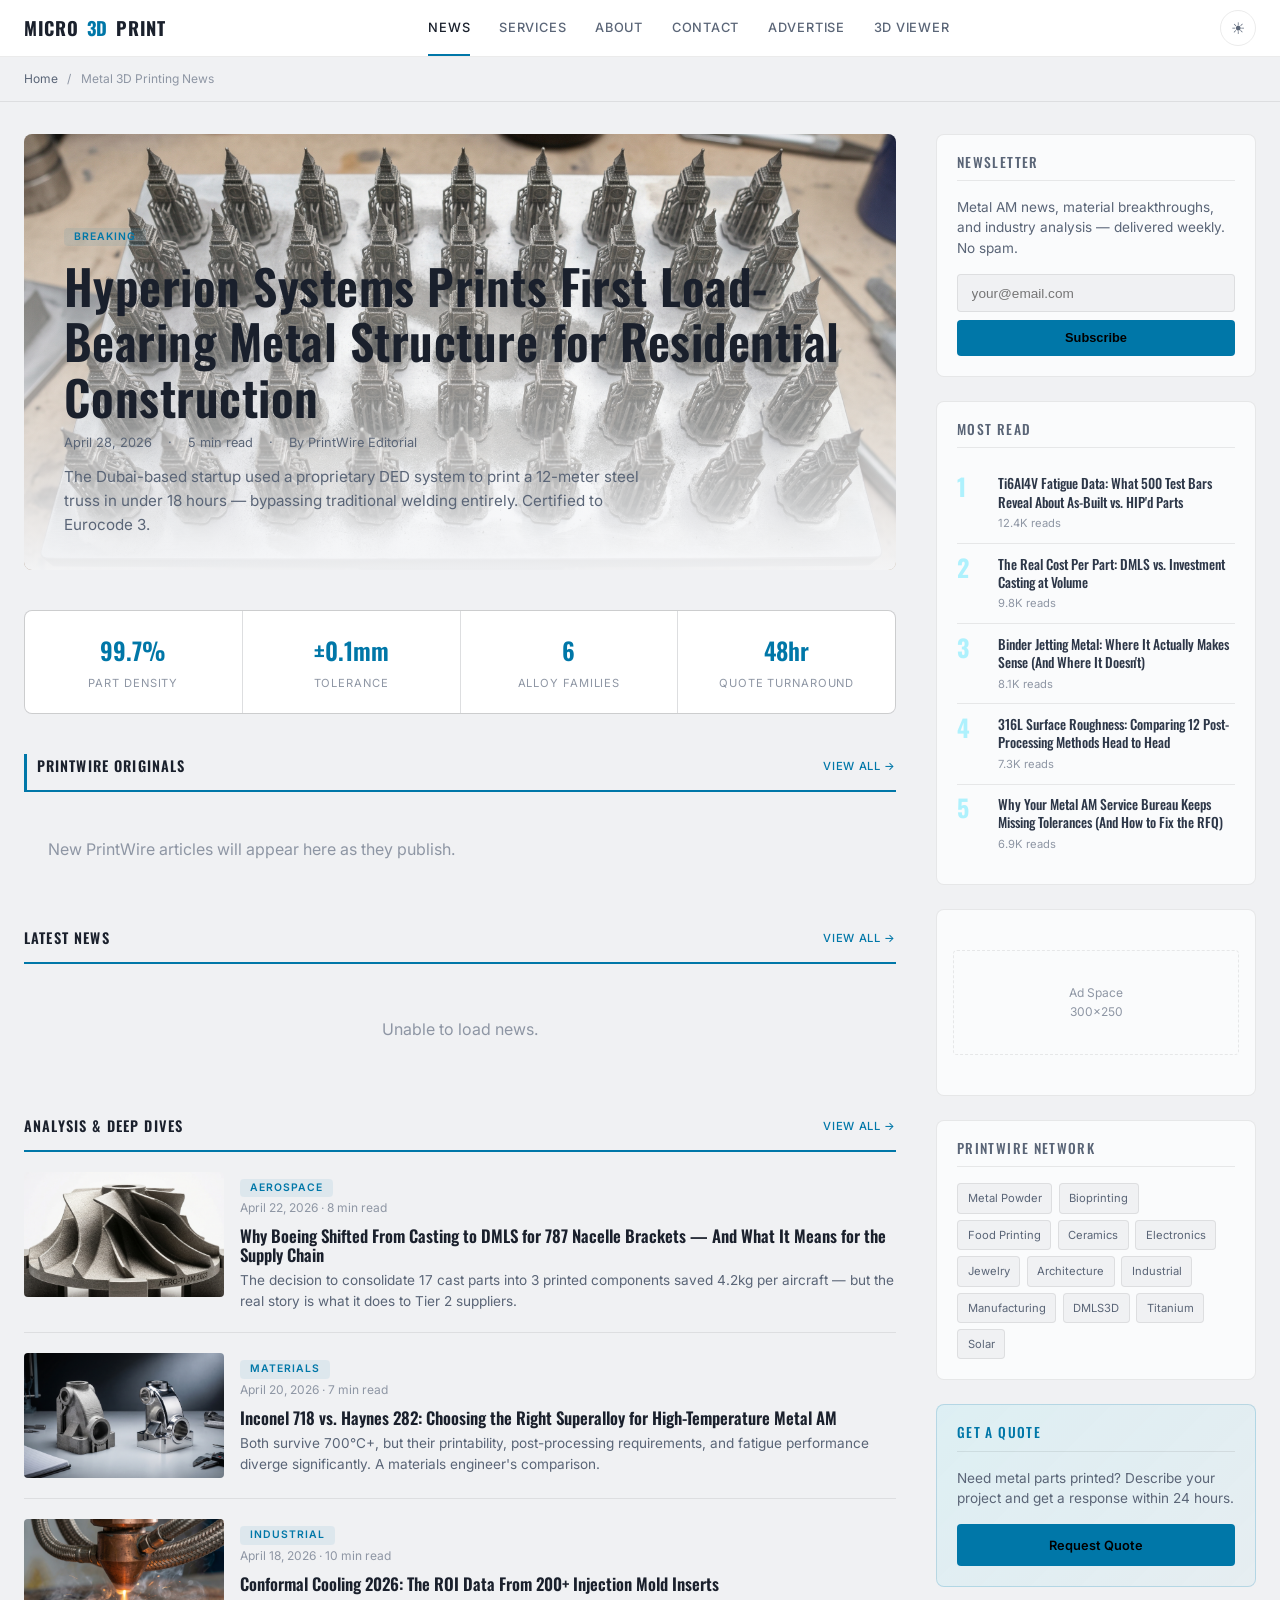
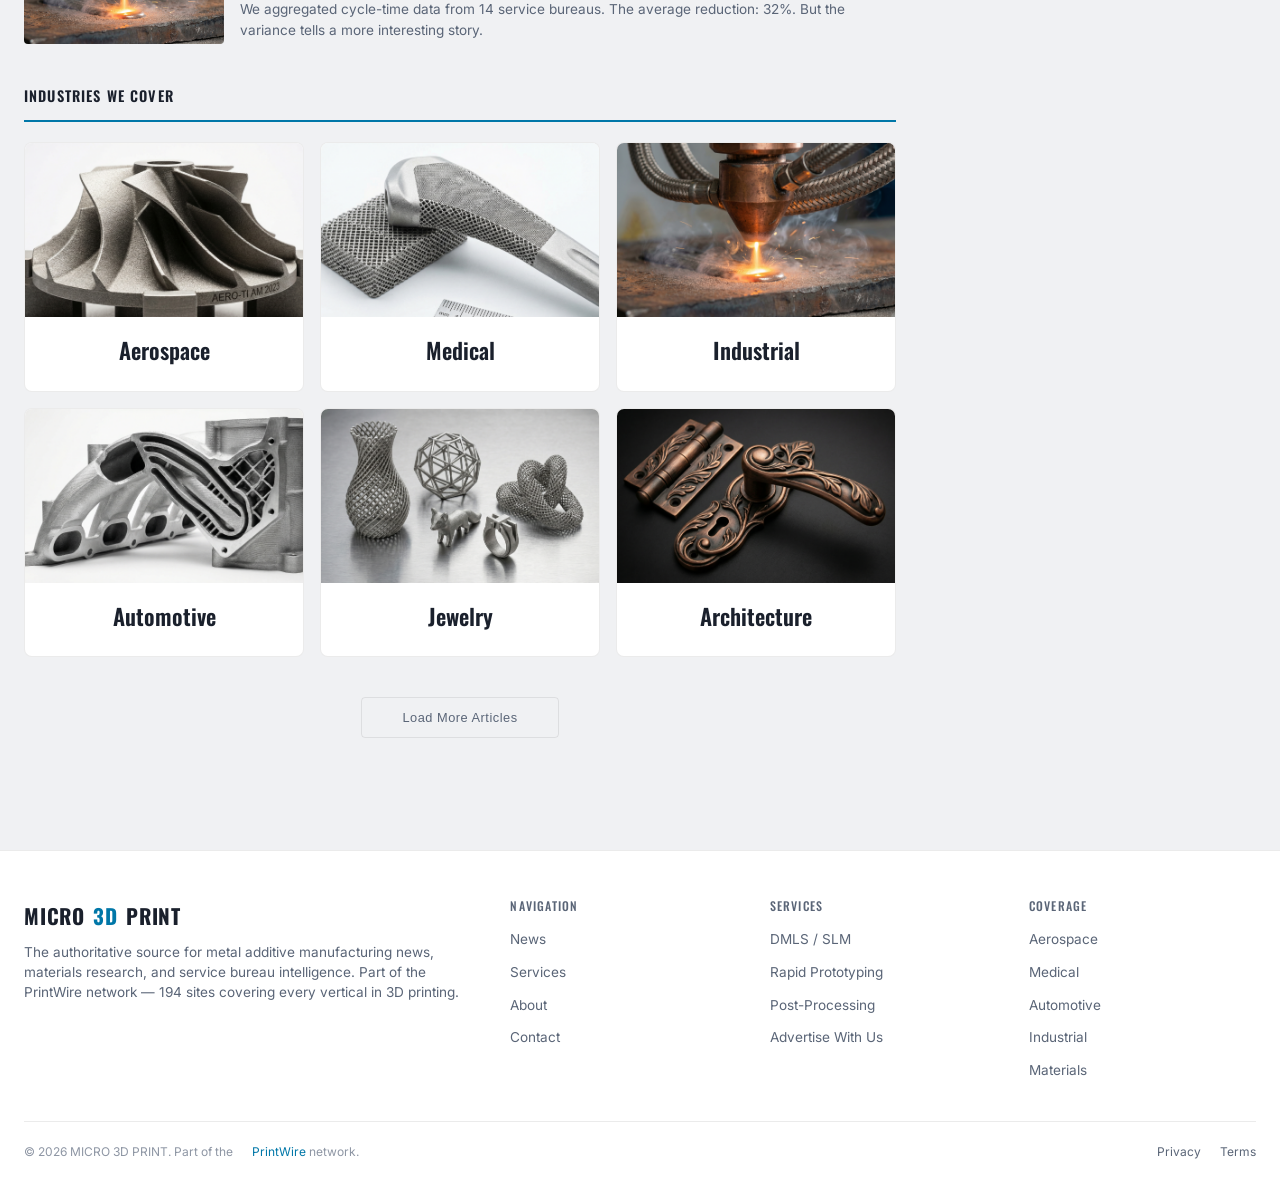
==== static/index.html @ f1715c0a "Wire PrintWire Originals featured section + integrated feed" ====
<!DOCTYPE html>
<html lang="en">
<head>
  <meta charset="UTF-8">
  <meta name="viewport" content="width=device-width, initial-scale=1.0">
  <meta name="description" content="Micro 3D Print: metal additive manufacturing news, materials research, and DMLS / SLM / DED services for aerospace, medical, automotive, and industrial applications.">
  <title>Micro 3D Print — Metal Additive Manufacturing News &amp; Services</title>
  <link rel="preconnect" href="https://fonts.googleapis.com">
  <link rel="preconnect" href="https://fonts.gstatic.com" crossorigin>
  <link href="https://fonts.googleapis.com/css2?family=Inter:wght@400;500;600;700&family=Oswald:wght@400;500;600;700&display=swap" rel="stylesheet">
  <link rel="stylesheet" href="css/editorial.css">
</head>
<body>

<!-- ── Header ─────────────────────────────────── -->
<header class="ed-header">
  <div class="ed-header-inner">
    <a href="index.html" class="ed-logo">
      MICRO<span class="ed-logo-accent">3D</span>PRINT
    </a>
    <button class="ed-nav-toggle" aria-label="Menu" onclick="document.querySelector('.ed-nav').classList.toggle('open')">&#9776;</button>
    <nav class="ed-nav">
      <a href="index.html" class="active">News</a>
      <a href="services.html">Services</a>
      <a href="about.html">About</a>
      <a href="contact.html">Contact</a>
      <a href="advertise.html">Advertise</a>
      <a href="viewer.html">3D Viewer</a>
    </nav>
    <button class="ed-theme-toggle" id="themeToggle" aria-label="Toggle light/dark mode" title="Toggle light/dark mode">&#9790;</button>
  </div>
</header>

<!-- ── Breadcrumbs ────────────────────────────── -->
<div class="ed-breadcrumbs">
  <a href="index.html">Home</a> <span>/</span> Metal 3D Printing News
</div>

<!-- ── Main Layout ────────────────────────────── -->
<div class="ed-layout">
  <div class="ed-main">

    <!-- Featured Story -->
    <article class="ed-hero">
      <img src="images/13-batch-build-plate-overhead.png" alt="Hyperion Systems 3D printed construction">
      <div class="ed-hero-overlay"></div>
      <div class="ed-hero-content">
        <span class="ed-badge">Breaking</span>
        <h1><a href="#">Hyperion Systems Prints First Load-Bearing Metal Structure for Residential Construction</a></h1>
        <div class="ed-hero-meta">
          <span>April 28, 2026</span>
          <span>·</span>
          <span>5 min read</span>
          <span>·</span>
          <span>By PrintWire Editorial</span>
        </div>
        <p class="ed-hero-excerpt">The Dubai-based startup used a proprietary DED system to print a 12-meter steel truss in under 18 hours — bypassing traditional welding entirely. Certified to Eurocode 3.</p>
      </div>
    </article>

    <!-- Stats Bar -->
    <div class="ed-stats">
      <div class="ed-stat">
        <div class="ed-stat-value">99.7%</div>
        <div class="ed-stat-label">Part Density</div>
      </div>
      <div class="ed-stat">
        <div class="ed-stat-value">±0.1mm</div>
        <div class="ed-stat-label">Tolerance</div>
      </div>
      <div class="ed-stat">
        <div class="ed-stat-value">6</div>
        <div class="ed-stat-label">Alloy Families</div>
      </div>
      <div class="ed-stat">
        <div class="ed-stat-value">48hr</div>
        <div class="ed-stat-label">Quote Turnaround</div>
      </div>
    </div>

    <!-- PrintWire Originals — our own articles (featured) -->
    <div class="ed-section-label" style="border-left:3px solid var(--accent);padding-left:0.6rem;">
      PrintWire Originals
      <a href="/articles/">View All &rarr;</a>
    </div>
    <div class="ed-card-grid" id="pwOriginals">
      <div style="grid-column:1/-1;text-align:center;padding:2rem;color:var(--text-faint);">Loading PrintWire articles…</div>
    </div>

    <!-- Latest News — Live RSS Feed -->
    <div class="ed-section-label">
      Latest News
      <a href="#">View All &rarr;</a>
    </div>
    <div class="ed-card-grid" id="newsGrid">
      <div style="grid-column: 1/-1; text-align:center; padding:2rem; color:var(--text-faint);">Loading latest news…</div>
    </div>

    <!-- More Stories — List Format -->
    <div class="ed-section-label">
      Analysis &amp; Deep Dives
      <a href="#">View All &rarr;</a>
    </div>
    <div class="ed-list">
      <article class="ed-list-item">
        <img src="images/01-titanium-turbine.png" alt="Topology-optimized aerospace bracket">
        <div>
          <span class="ed-badge">Aerospace</span>
          <div class="ed-card-meta">April 22, 2026 · 8 min read</div>
          <h3><a href="#">Why Boeing Shifted From Casting to DMLS for 787 Nacelle Brackets — And What It Means for the Supply Chain</a></h3>
          <p class="ed-card-excerpt">The decision to consolidate 17 cast parts into 3 printed components saved 4.2kg per aircraft — but the real story is what it does to Tier 2 suppliers.</p>
        </div>
      </article>
      <article class="ed-list-item">
        <img src="images/20-raw-vs-finished.png" alt="Inconel 718 impeller">
        <div>
          <span class="ed-badge">Materials</span>
          <div class="ed-card-meta">April 20, 2026 · 7 min read</div>
          <h3><a href="#">Inconel 718 vs. Haynes 282: Choosing the Right Superalloy for High-Temperature Metal AM</a></h3>
          <p class="ed-card-excerpt">Both survive 700°C+, but their printability, post-processing requirements, and fatigue performance diverge significantly. A materials engineer's comparison.</p>
        </div>
      </article>
      <article class="ed-list-item">
        <img src="images/11-ded-nozzle-closeup.png" alt="Conformal cooling insert">
        <div>
          <span class="ed-badge">Industrial</span>
          <div class="ed-card-meta">April 18, 2026 · 10 min read</div>
          <h3><a href="#">Conformal Cooling 2026: The ROI Data From 200+ Injection Mold Inserts</a></h3>
          <p class="ed-card-excerpt">We aggregated cycle-time data from 14 service bureaus. The average reduction: 32%. But the variance tells a more interesting story.</p>
        </div>
      </article>
    </div>

    <!-- Industries Section -->
    <div class="ed-section-label">
      Industries We Cover
    </div>
    <div class="ed-card-grid" style="grid-template-columns: repeat(3, 1fr); gap: 1rem; margin-bottom: 2.5rem;">
      <a href="#" class="ed-card" style="text-align:center;">
        <img class="ed-card-img" src="images/01-titanium-turbine.png" alt="Aerospace">
        <div class="ed-card-body"><h3>Aerospace</h3></div>
      </a>
      <a href="#" class="ed-card" style="text-align:center;">
        <img class="ed-card-img" src="images/08-medical-implant.png" alt="Medical">
        <div class="ed-card-body"><h3>Medical</h3></div>
      </a>
      <a href="#" class="ed-card" style="text-align:center;">
        <img class="ed-card-img" src="images/11-ded-nozzle-closeup.png" alt="Industrial">
        <div class="ed-card-body"><h3>Industrial</h3></div>
      </a>
      <a href="#" class="ed-card" style="text-align:center;">
        <img class="ed-card-img" src="images/06-automotive-manifold.png" alt="Automotive">
        <div class="ed-card-body"><h3>Automotive</h3></div>
      </a>
      <a href="#" class="ed-card" style="text-align:center;">
        <img class="ed-card-img" src="images/02-silver-jewelry-collection.png" alt="Jewelry">
        <div class="ed-card-body"><h3>Jewelry</h3></div>
      </a>
      <a href="#" class="ed-card" style="text-align:center;">
        <img class="ed-card-img" src="images/07-bronze-architectural-hardware.png" alt="Architecture">
        <div class="ed-card-body"><h3>Architecture</h3></div>
      </a>
    </div>

    <!-- Load More -->
    <div class="ed-load-more">
      <button>Load More Articles</button>
    </div>

  </div>

  <!-- ── Sidebar ─────────────────────────────── -->
  <aside class="ed-sidebar">

    <!-- Newsletter -->
    <div class="ed-sidebar-block ed-newsletter">
      <h4>Newsletter</h4>
      <p>Metal AM news, material breakthroughs, and industry analysis — delivered weekly. No spam.</p>
      <form action="https://api.web3forms.com/submit" method="POST" onsubmit="this.querySelector('button').textContent='Subscribed!';this.querySelector('button').disabled=true;">
        <input type="hidden" name="access_key" value="6f33053b-6d08-414b-9615-665f88c98da8">
        <input type="hidden" name="subject" value="Newsletter Signup — micro3dprint.com">
        <input type="hidden" name="from_name" value="Newsletter Signup">
        <input type="hidden" name="ccs" value="printwire@gmail.com">
        <input type="email" name="email" placeholder="your@email.com" required>
        <button type="submit">Subscribe</button>
      </form>
    </div>

    <!-- Popular Stories -->
    <div class="ed-sidebar-block">
      <h4>Most Read</h4>
      <div class="ed-popular-item">
        <span class="ed-popular-num">1</span>
        <div>
          <h3><a href="#">Ti6Al4V Fatigue Data: What 500 Test Bars Reveal About As-Built vs. HIP'd Parts</a></h3>
          <div class="ed-popular-meta">12.4K reads</div>
        </div>
      </div>
      <div class="ed-popular-item">
        <span class="ed-popular-num">2</span>
        <div>
          <h3><a href="#">The Real Cost Per Part: DMLS vs. Investment Casting at Volume</a></h3>
          <div class="ed-popular-meta">9.8K reads</div>
        </div>
      </div>
      <div class="ed-popular-item">
        <span class="ed-popular-num">3</span>
        <div>
          <h3><a href="#">Binder Jetting Metal: Where It Actually Makes Sense (And Where It Doesn't)</a></h3>
          <div class="ed-popular-meta">8.1K reads</div>
        </div>
      </div>
      <div class="ed-popular-item">
        <span class="ed-popular-num">4</span>
        <div>
          <h3><a href="#">316L Surface Roughness: Comparing 12 Post-Processing Methods Head to Head</a></h3>
          <div class="ed-popular-meta">7.3K reads</div>
        </div>
      </div>
      <div class="ed-popular-item">
        <span class="ed-popular-num">5</span>
        <div>
          <h3><a href="#">Why Your Metal AM Service Bureau Keeps Missing Tolerances (And How to Fix the RFQ)</a></h3>
          <div class="ed-popular-meta">6.9K reads</div>
        </div>
      </div>
    </div>

    <!-- Ad Placeholder -->
    <div class="ed-sidebar-block" style="text-align:center; color: var(--text-faint); font-size: 0.75rem; padding: 2.5rem 1rem;">
      <div style="border: 1px dashed var(--border); border-radius: 4px; padding: 2rem 1rem;">
        Ad Space<br>300×250
      </div>
    </div>

    <!-- Network Links -->
    <div class="ed-sidebar-block">
      <h4>PrintWire Network</h4>
      <div class="ed-network-links">
        <a href="https://metalpowder.co">Metal Powder</a>
        <a href="https://3dprinttissue.com">Bioprinting</a>
        <a href="https://3dprintfood.com">Food Printing</a>
        <a href="https://3dprintceramic.com">Ceramics</a>
        <a href="https://3dprintcircuitry.com">Electronics</a>
        <a href="https://3dprintjewelry.com">Jewelry</a>
        <a href="https://3dprintarchitecture.com">Architecture</a>
        <a href="https://3dprintpipes.com">Industrial</a>
        <a href="https://sendcutship.com">Manufacturing</a>
        <a href="https://dmls3d.com">DMLS3D</a>
        <a href="https://3dprinttitanium.com">Titanium</a>
        <a href="https://3dprintsolar.com">Solar</a>
      </div>
    </div>

    <!-- Quick Quote CTA -->
    <div class="ed-sidebar-block" style="background: linear-gradient(135deg, rgba(0,217,255,0.08), rgba(0,168,204,0.04)); border-color: var(--border-accent);">
      <h4 style="color: var(--accent);">Get a Quote</h4>
      <p style="font-size: 0.85rem; color: var(--text-dim); margin-bottom: 1rem; line-height: 1.5;">Need metal parts printed? Describe your project and get a response within 24 hours.</p>
      <a href="contact.html" style="display:block;text-align:center;padding:0.65rem;background:var(--accent);border-radius:4px;color:#000;font-weight:600;font-size:0.8rem;transition:background 0.25s;" onmouseover="this.style.background='var(--accent-dark)'" onmouseout="this.style.background='var(--accent)'">Request Quote</a>
    </div>

  </aside>
</div>

<!-- ── Footer ─────────────────────────────────── -->
<footer class="ed-footer">
  <div class="ed-footer-inner">
    <div class="ed-footer-brand">
      <div class="ed-logo" style="font-size:1.3rem; margin-bottom: 0.5rem;">MICRO<span class="ed-logo-accent">3D</span>PRINT</div>
      <p>The authoritative source for metal additive manufacturing news, materials research, and service bureau intelligence. Part of the PrintWire network — 194 sites covering every vertical in 3D printing.</p>
    </div>
    <div>
      <h4>Navigation</h4>
      <ul>
        <li><a href="index.html">News</a></li>
        <li><a href="services.html">Services</a></li>
        <li><a href="about.html">About</a></li>
        <li><a href="contact.html">Contact</a></li>
      </ul>
    </div>
    <div>
      <h4>Services</h4>
      <ul>
        <li><a href="services.html">DMLS / SLM</a></li>
        <li><a href="services.html">Rapid Prototyping</a></li>
        <li><a href="services.html">Post-Processing</a></li>
        <li><a href="advertise.html">Advertise With Us</a></li>
      </ul>
    </div>
    <div>
      <h4>Coverage</h4>
      <ul>
        <li><a href="#">Aerospace</a></li>
        <li><a href="#">Medical</a></li>
        <li><a href="#">Automotive</a></li>
        <li><a href="#">Industrial</a></li>
        <li><a href="#">Materials</a></li>
      </ul>
    </div>
  </div>
  <div class="ed-footer-bottom">
    <span>&copy; 2026 MICRO 3D PRINT. Part of the <a href="https://3dprint.space" style="color:var(--accent);">PrintWire</a> network.</span>
    <span>
      <a href="#">Privacy</a>
      <a href="#">Terms</a>
    </span>
  </div>
</footer>

<script>
// ── Mobile nav toggle ──
document.querySelector('.ed-nav-toggle')?.addEventListener('click', () => {
  document.querySelector('.ed-nav').classList.toggle('open');
});

// ── Theme toggle (light/dark) ──
(function() {
  const btn = document.getElementById('themeToggle');
  const root = document.documentElement;

  function setTheme(theme) {
    root.setAttribute('data-theme', theme);
    localStorage.setItem('ed-theme', theme);
    btn.innerHTML = theme === 'dark' ? '&#9790;' : '&#9728;';
    btn.title = theme === 'dark' ? 'Switch to light mode' : 'Switch to dark mode';
  }

  // Init: check saved preference, then system preference
  const saved = localStorage.getItem('ed-theme');
  if (saved) {
    setTheme(saved);
  } else if (window.matchMedia('(prefers-color-scheme: light)').matches) {
    setTheme('light');
  } else {
    setTheme('dark');
  }

  btn.addEventListener('click', () => {
    const current = root.getAttribute('data-theme') || 'dark';
    setTheme(current === 'dark' ? 'light' : 'dark');
  });
})();

// ── News Feed: PrintWire Originals + industry RSS ──
(function() {
  var grid = document.getElementById('newsGrid');
  var orig = document.getElementById('pwOriginals');

  var feeds = [
    { url: 'https://news.google.com/rss/search?q=metal+3d+printing+additive+manufacturing&hl=en-US&gl=US&ceid=US:en', name: 'Google News' },
    { url: 'https://news.google.com/rss/search?q=DMLS+SLM+metal+printing&hl=en-US&gl=US&ceid=US:en', name: 'Google News' },
    { url: 'https://news.google.com/rss/search?q=metal+additive+manufacturing+titanium+inconel&hl=en-US&gl=US&ceid=US:en', name: 'Google News' },
    { url: 'https://www.metal-am.com/feed/', name: 'Metal AM' },
    { url: 'https://3dprintingindustry.com/feed/', name: '3DPI' }
  ];

  var api = 'https://api.rss2json.com/v1/api.json?rss_url=';
  var rss = [];
  var localArts = [];
  var loaded = 0;
  var total = feeds.length;
  var fallbackImgs = [
    'images/13-batch-build-plate-overhead.png','images/20-raw-vs-finished.png','images/15-support-removal.png',
    'images/10-dmls-machine-interior.png','images/08-medical-implant.png','images/18-powder-handling.png',
    'images/01-titanium-turbine.png','images/11-ded-nozzle-closeup.png'
  ];

  function stripHtml(html) {
    var d = document.createElement('div'); d.innerHTML = html;
    return d.textContent || '';
  }
  function esc(s) {
    var d = document.createElement('div'); d.appendChild(document.createTextNode(s));
    return d.innerHTML;
  }
  function card(a, i) {
    var img = a.img || fallbackImgs[i % fallbackImgs.length];
    var fb = fallbackImgs[(i+1) % fallbackImgs.length];
    var open = a.local
      ? 'onclick="location.href=\'' + esc(a.link) + '\'"'
      : 'onclick="window.open(\'' + esc(a.link) + '\',\'_blank\',\'noopener\')"';
    var linkAttrs = a.local ? 'href="' + esc(a.link) + '"'
      : 'href="' + esc(a.link) + '" target="_blank" rel="noopener"';
    var badge = a.local
      ? '<span class="ed-badge" style="background:var(--accent);color:#000;">' + esc(a.source) + '</span>'
      : '<span class="ed-badge">' + esc(a.source) + '</span>';
    return '<article class="ed-card" style="cursor:pointer" ' + open + '>' +
      '<img class="ed-card-img" src="' + esc(img) + '" alt="" loading="lazy" onerror="this.onerror=null;this.src=\'' + fb + '\'">' +
      '<div class="ed-card-body">' + badge +
        '<div class="ed-card-meta">' + esc(a.dateStr || '') + '</div>' +
        '<h3><a ' + linkAttrs + ' onclick="event.stopPropagation()">' + esc(a.title) + '</a></h3>' +
        '<p class="ed-card-excerpt">' + esc(a.desc) + '</p>' +
      '</div></article>';
  }

  // 1) PrintWire's own articles (local JSON feed) — powers the featured section AND merges into the grid
  var localReady = fetch('index.json', { cache: 'no-store' })
    .then(function(r){ return r.ok ? r.json() : []; })
    .then(function(items){
      (items || []).forEach(function(it, i){
        localArts.push({ title: it.title, link: it.url, desc: it.summary || '',
          date: it.iso, dateStr: it.date, source: 'PrintWire', local: true,
          img: fallbackImgs[i % fallbackImgs.length] });
      });
      if (orig) {
        orig.innerHTML = localArts.length
          ? localArts.slice(0, 6).map(card).join('')
          : '<div style="grid-column:1/-1;padding:1.5rem;color:var(--text-faint);">New PrintWire articles will appear here as they publish.</div>';
      }
    })
    .catch(function(){ if (orig) orig.innerHTML = ''; });

  // 2) Industry RSS
  var timeout = setTimeout(finish, 8000);
  feeds.forEach(function(feed) {
    fetch(api + encodeURIComponent(feed.url))
      .then(function(r){ return r.json(); })
      .then(function(data){
        if (data.status === 'ok' && data.items) {
          data.items.forEach(function(item){
            rss.push({ title: item.title, link: item.link,
              desc: stripHtml(item.description).substring(0,140) + '…',
              date: item.pubDate, source: feed.name, local: false,
              img: item.thumbnail || (item.enclosure && item.enclosure.link) || '' });
          });
        }
      })
      .catch(function(){})
      .then(function(){ loaded++; if (loaded === total) { clearTimeout(timeout); finish(); } });
  });

  var done = false;
  function finish(){ if (done) return; done = true; localReady.then(render); }
  function render(){
    if (!grid) return;
    var merged = localArts.concat(rss);
    merged.forEach(function(a){ if (!a.dateStr && a.date) a.dateStr = new Date(a.date).toLocaleDateString('en-US',{year:'numeric',month:'short',day:'numeric'}); });
    merged.sort(function(a,b){ return new Date(b.date) - new Date(a.date); });
    var top = merged.slice(0, 8);
    grid.innerHTML = top.length
      ? top.map(card).join('')
      : '<div style="grid-column:1/-1;text-align:center;padding:2rem;color:var(--text-faint);">Unable to load news.</div>';
  }
})();
</script>
</body>
</html>
---- static/css/editorial.css ----
/* ============================================
   3dprintmetal.com — Editorial Layout
   Inspired by 3dnatives.com, modernized
   ============================================ */

/* ── Shared Tokens ───────────────────────────── */
:root {
  --accent: #00a8cc;
  --accent-dark: #008fad;
  --accent-dim: rgba(0,168,204,0.12);
  --red: #e53e3e;
  --radius: 8px;
  --radius-sm: 4px;
  --font-display: 'Oswald', sans-serif;
  --font-body: 'Inter', sans-serif;
  --transition: 0.25s cubic-bezier(0.4,0,0.2,1);
}

/* ── Dark Mode (default) ─────────────────────── */
:root, [data-theme="dark"] {
  --bg: #08090f;
  --bg-surface: #0e1019;
  --bg-card: #141620;
  --bg-card-hover: #1a1d2e;
  --bg-sidebar: #0f1118;
  --text: #e2e4e8;
  --text-dim: #8a8f9d;
  --text-faint: #555a68;
  --heading: #ffffff;
  --border: rgba(255,255,255,0.06);
  --border-accent: rgba(0,168,204,0.2);
  --shadow: 0 1px 3px rgba(0,0,0,0.4);
  --shadow-hover: 0 8px 24px rgba(0,0,0,0.5);
  --header-bg: rgba(8,9,15,0.92);
  --badge-bg: rgba(0,168,204,0.12);
  --input-bg: #0a0b12;
}

/* ── Light Mode ──────────────────────────────── */
[data-theme="light"] {
  --accent: #0077a8;
  --accent-dark: #005f85;
  --accent-dim: rgba(0,119,168,0.08);
  --bg: #f5f6f8;
  --bg-surface: #ffffff;
  --bg-card: #ffffff;
  --bg-card-hover: #f0f1f3;
  --bg-sidebar: #fafbfc;
  --text: #2d3748;
  --text-dim: #5a6577;
  --text-faint: #8e96a4;
  --heading: #1a202c;
  --border: rgba(0,0,0,0.08);
  --border-accent: rgba(0,119,168,0.2);
  --shadow: 0 1px 3px rgba(0,0,0,0.06);
  --shadow-hover: 0 8px 24px rgba(0,0,0,0.1);
  --header-bg: rgba(255,255,255,0.95);
  --badge-bg: rgba(0,119,168,0.08);
  --input-bg: #f0f1f3;
}

/* System preference when no manual choice */
@media (prefers-color-scheme: light) {
  :root:not([data-theme]) {
    --accent: #0077a8;
    --accent-dark: #005f85;
    --accent-dim: rgba(0,119,168,0.08);
    --bg: #f5f6f8;
    --bg-surface: #ffffff;
    --bg-card: #ffffff;
    --bg-card-hover: #f0f1f3;
    --bg-sidebar: #fafbfc;
    --text: #2d3748;
    --text-dim: #5a6577;
    --text-faint: #8e96a4;
    --heading: #1a202c;
    --border: rgba(0,0,0,0.08);
    --border-accent: rgba(0,119,168,0.2);
    --shadow: 0 1px 3px rgba(0,0,0,0.06);
    --shadow-hover: 0 8px 24px rgba(0,0,0,0.1);
    --header-bg: rgba(255,255,255,0.95);
    --badge-bg: rgba(0,119,168,0.08);
    --input-bg: #f0f1f3;
  }
}

/* ── Reset ───────────────────────────────────── */
*,*::before,*::after { margin:0;padding:0;box-sizing:border-box; }
html { scroll-behavior:smooth; font-size:16px; }
body {
  font-family: var(--font-body);
  color: var(--text);
  background: var(--input-bg);
  line-height: 1.65;
  -webkit-font-smoothing: antialiased;
  overflow-x: hidden;
}
a { color: inherit; text-decoration: none; }
img { max-width: 100%; display: block; }

/* ── Typography ──────────────────────────────── */
h1,h2,h3,h4 { font-family: var(--font-display); font-weight: 600; line-height: 1.15; color: var(--heading); }
h1 { font-size: clamp(2rem, 5vw, 3rem); letter-spacing: 0.01em; }
h2 { font-size: clamp(1.5rem, 3.5vw, 2.2rem); }
h3 { font-size: clamp(1.1rem, 2vw, 1.4rem); }
h4 { font-size: 0.85rem; text-transform: uppercase; letter-spacing: 0.1em; color: var(--text-dim); font-weight: 500; }

/* ── Header ──────────────────────────────────── */
.ed-header {
  position: sticky; top: 0; z-index: 100;
  background: var(--header-bg);
  backdrop-filter: blur(16px);
  border-bottom: 1px solid var(--border);
}
.ed-header-inner {
  max-width: 1280px;
  margin: 0 auto;
  display: flex;
  align-items: center;
  justify-content: space-between;
  padding: 0 1.5rem;
  height: 56px;
}
.ed-logo {
  font-family: var(--font-display);
  font-size: 1.15rem;
  font-weight: 700;
  color: var(--heading);
  letter-spacing: 0.04em;
  display: flex; align-items: center; gap: 0.5rem;
}
.ed-logo-accent { color: var(--accent); }
.ed-nav { display: flex; gap: 0; align-items: center; }
.ed-nav a {
  padding: 0 0.9rem;
  font-size: 0.8rem;
  font-weight: 500;
  color: var(--text-dim);
  text-transform: uppercase;
  letter-spacing: 0.06em;
  transition: color var(--transition);
  line-height: 56px;
  position: relative;
}
.ed-nav a:hover, .ed-nav a.active { color: var(--heading); }
.ed-nav a.active::after {
  content: ''; position: absolute; bottom: 0; left: 0.9rem; right: 0.9rem;
  height: 2px; background: var(--accent);
}
.ed-nav-toggle {
  display: none; background: none; border: none; color: var(--text);
  font-size: 1.5rem; cursor: pointer; padding: 0.5rem;
}

/* Theme toggle */
.ed-theme-toggle {
  background: none; border: 1px solid var(--border);
  color: var(--text-dim); cursor: pointer;
  width: 36px; height: 36px;
  border-radius: 50%;
  display: flex; align-items: center; justify-content: center;
  font-size: 1rem;
  transition: all var(--transition);
  margin-left: 0.5rem;
  flex-shrink: 0;
}
.ed-theme-toggle:hover { border-color: var(--accent); color: var(--accent); }

/* ── Breadcrumbs ─────────────────────────────── */
.ed-breadcrumbs {
  max-width: 1280px; margin: 0 auto;
  padding: 0.75rem 1.5rem;
  font-size: 0.75rem;
  color: var(--text-faint);
  border-bottom: 1px solid var(--border);
}
.ed-breadcrumbs a { color: var(--text-dim); transition: color var(--transition); }
.ed-breadcrumbs a:hover { color: var(--accent); }
.ed-breadcrumbs span { margin: 0 0.4rem; }

/* ── Layout ──────────────────────────────────── */
.ed-layout {
  max-width: 1280px;
  margin: 0 auto;
  display: grid;
  grid-template-columns: 1fr 320px;
  gap: 2.5rem;
  padding: 2rem 1.5rem;
  align-items: start;
}
.ed-main { min-width: 0; }
.ed-sidebar { position: sticky; top: 72px; }

/* ── Hero / Featured Story ───────────────────── */
.ed-hero {
  margin-bottom: 2.5rem;
  position: relative;
  border-radius: var(--radius);
  overflow: hidden;
  background: var(--bg-card);
}
.ed-hero img {
  width: 100%;
  aspect-ratio: 16/8;
  object-fit: cover;
  display: block;
}
.ed-hero-overlay {
  position: absolute; inset: 0;
  background: linear-gradient(0deg, rgba(8,9,15,0.95) 0%, rgba(8,9,15,0.3) 50%, transparent 100%);
}
[data-theme="light"] .ed-hero-overlay {
  background: linear-gradient(0deg, rgba(245,246,248,0.97) 0%, rgba(245,246,248,0.4) 50%, transparent 100%);
}
.ed-hero-content {
  position: absolute;
  bottom: 0; left: 0; right: 0;
  padding: 2rem 2.5rem;
}
.ed-hero .ed-badge { margin-bottom: 0.75rem; }
.ed-hero h1 { margin-bottom: 0.5rem; }
.ed-hero h1 a { color: var(--heading); transition: color var(--transition); }
.ed-hero h1 a:hover { color: var(--accent); }
.ed-hero-meta {
  font-size: 0.8rem;
  color: var(--text-dim);
  display: flex; gap: 1rem; align-items: center;
}
.ed-hero-excerpt {
  margin-top: 0.75rem;
  font-size: 0.95rem;
  color: var(--text-dim);
  line-height: 1.6;
  max-width: 600px;
}

/* ── Badge / Tag ─────────────────────────────── */
.ed-badge {
  display: inline-block;
  font-size: 0.65rem;
  font-weight: 600;
  text-transform: uppercase;
  letter-spacing: 0.1em;
  padding: 0.25rem 0.6rem;
  border-radius: var(--radius-sm);
  background: var(--badge-bg);
  color: var(--accent);
  line-height: 1;
}
.ed-badge.red { background: rgba(255,68,68,0.12); color: var(--red); }

/* ── Section Label ───────────────────────────── */
.ed-section-label {
  font-family: var(--font-display);
  font-size: 0.9rem;
  font-weight: 600;
  text-transform: uppercase;
  letter-spacing: 0.08em;
  color: var(--heading);
  margin-bottom: 1.25rem;
  padding-bottom: 0.75rem;
  border-bottom: 2px solid var(--accent);
  display: flex;
  align-items: center;
  justify-content: space-between;
}
.ed-section-label a {
  font-family: var(--font-body);
  font-size: 0.7rem;
  font-weight: 500;
  color: var(--accent);
  text-transform: uppercase;
  letter-spacing: 0.06em;
}

/* ── Article Cards ───────────────────────────── */
.ed-card-grid {
  display: grid;
  grid-template-columns: repeat(2, 1fr);
  gap: 1.5rem;
  margin-bottom: 2.5rem;
}
.ed-card {
  background: var(--bg-card);
  border-radius: var(--radius);
  overflow: hidden;
  border: 1px solid var(--border);
  transition: transform var(--transition), box-shadow var(--transition), border-color var(--transition);
}
.ed-card:hover {
  transform: translateY(-2px);
  box-shadow: var(--shadow-hover);
  border-color: var(--border-accent);
}
.ed-card-img {
  aspect-ratio: 16/10;
  object-fit: cover;
  width: 100%;
}
.ed-card-body { padding: 1.25rem; }
.ed-card-body .ed-badge { margin-bottom: 0.65rem; }
.ed-card-body h3 { margin-bottom: 0.5rem; }
.ed-card-body h3 a { color: var(--heading); transition: color var(--transition); }
.ed-card-body h3 a:hover { color: var(--accent); }
.ed-card-meta {
  font-size: 0.75rem;
  color: var(--text-faint);
  margin-bottom: 0.5rem;
}
.ed-card-excerpt {
  font-size: 0.85rem;
  color: var(--text-dim);
  line-height: 1.55;
  display: -webkit-box;
  -webkit-line-clamp: 3;
  -webkit-box-orient: vertical;
  overflow: hidden;
}

/* ── Article List (compact) ──────────────────── */
.ed-list { display: flex; flex-direction: column; gap: 1.25rem; margin-bottom: 2.5rem; }
.ed-list-item {
  display: grid;
  grid-template-columns: 200px 1fr;
  gap: 1rem;
  padding-bottom: 1.25rem;
  border-bottom: 1px solid var(--border);
  align-items: start;
}
.ed-list-item:last-child { border-bottom: none; padding-bottom: 0; }
.ed-list-item img {
  aspect-ratio: 16/10;
  object-fit: cover;
  border-radius: var(--radius-sm);
  width: 100%;
}
.ed-list-item h3 { font-size: 1.05rem; margin-bottom: 0.35rem; }
.ed-list-item h3 a { color: var(--heading); transition: color var(--transition); }
.ed-list-item h3 a:hover { color: var(--accent); }

/* ── Sidebar ─────────────────────────────────── */
.ed-sidebar-block {
  background: var(--bg-sidebar);
  border: 1px solid var(--border);
  border-radius: var(--radius);
  padding: 1.25rem;
  margin-bottom: 1.5rem;
}
.ed-sidebar-block h4 {
  margin-bottom: 1rem;
  padding-bottom: 0.6rem;
  border-bottom: 1px solid var(--border);
}

/* Newsletter widget */
.ed-newsletter p { font-size: 0.85rem; color: var(--text-dim); margin-bottom: 1rem; line-height: 1.5; }
.ed-newsletter input[type="email"] {
  width: 100%;
  padding: 0.65rem 0.85rem;
  background: var(--input-bg);
  border: 1px solid var(--border);
  border-radius: var(--radius-sm);
  color: var(--text);
  font-size: 0.85rem;
  margin-bottom: 0.5rem;
  transition: border-color var(--transition);
}
.ed-newsletter input[type="email"]:focus { outline: none; border-color: var(--accent); }
.ed-newsletter button {
  width: 100%;
  padding: 0.65rem;
  background: var(--accent);
  border: none;
  border-radius: var(--radius-sm);
  color: #000;
  font-weight: 600;
  font-size: 0.8rem;
  cursor: pointer;
  transition: background var(--transition);
}
.ed-newsletter button:hover { background: var(--accent-dark); }

/* Popular posts widget */
.ed-popular-item {
  display: flex;
  gap: 0.75rem;
  padding: 0.65rem 0;
  border-bottom: 1px solid var(--border);
  align-items: start;
}
.ed-popular-item:last-child { border-bottom: none; }
.ed-popular-num {
  font-family: var(--font-display);
  font-size: 1.5rem;
  font-weight: 700;
  color: var(--accent-dim);
  line-height: 1;
  min-width: 1.8rem;
  color: rgba(0,217,255,0.3);
}
.ed-popular-item h3 { font-size: 0.85rem; font-weight: 500; line-height: 1.35; }
.ed-popular-item h3 a { color: var(--text); }
.ed-popular-item h3 a:hover { color: var(--accent); }
.ed-popular-meta { font-size: 0.7rem; color: var(--text-faint); margin-top: 0.2rem; }

/* Network links widget */
.ed-network-links { display: flex; flex-wrap: wrap; gap: 0.4rem; }
.ed-network-links a {
  font-size: 0.7rem;
  padding: 0.3rem 0.6rem;
  background: var(--input-bg);
  border: 1px solid var(--border);
  border-radius: var(--radius-sm);
  color: var(--text-dim);
  transition: all var(--transition);
}
.ed-network-links a:hover { border-color: var(--accent); color: var(--accent); }

/* ── Load More ───────────────────────────────── */
.ed-load-more {
  text-align: center;
  margin: 2rem 0;
}
.ed-load-more button {
  padding: 0.75rem 2.5rem;
  background: transparent;
  border: 1px solid var(--border);
  border-radius: var(--radius-sm);
  color: var(--text-dim);
  font-size: 0.8rem;
  font-weight: 500;
  cursor: pointer;
  letter-spacing: 0.04em;
  transition: all var(--transition);
}
.ed-load-more button:hover {
  border-color: var(--accent);
  color: var(--accent);
}

/* ── Stats Bar ───────────────────────────────── */
.ed-stats {
  display: grid;
  grid-template-columns: repeat(4, 1fr);
  gap: 1px;
  background: var(--border);
  border: 1px solid var(--border);
  border-radius: var(--radius);
  overflow: hidden;
  margin-bottom: 2.5rem;
}
.ed-stat {
  background: var(--bg-card);
  padding: 1.25rem;
  text-align: center;
}
.ed-stat-value {
  font-family: var(--font-display);
  font-size: 1.5rem;
  font-weight: 600;
  color: var(--accent);
}
.ed-stat-label {
  font-size: 0.7rem;
  text-transform: uppercase;
  letter-spacing: 0.08em;
  color: var(--text-faint);
  margin-top: 0.25rem;
}

/* ── Page Hero (inner pages) ─────────────────── */
.ed-page-hero {
  position: relative;
  border-radius: var(--radius);
  overflow: hidden;
  margin-bottom: 2.5rem;
  background: var(--bg-card);
}
.ed-page-hero img {
  width: 100%; aspect-ratio: 16/6; object-fit: cover;
}
.ed-page-hero-overlay {
  position: absolute; inset: 0;
  background: linear-gradient(0deg, rgba(8,9,15,0.9) 0%, rgba(8,9,15,0.4) 60%, transparent 100%);
}
[data-theme="light"] .ed-page-hero-overlay {
  background: linear-gradient(0deg, rgba(245,246,248,0.95) 0%, rgba(245,246,248,0.5) 60%, transparent 100%);
}
.ed-page-hero-content {
  position: absolute; bottom: 0; left: 0; right: 0;
  padding: 2rem 2.5rem;
}
.ed-page-hero h1 { margin-bottom: 0.5rem; }
.ed-page-hero p { color: var(--text-dim); font-size: 1rem; max-width: 600px; }

/* ── Content Sections ────────────────────────── */
.ed-content { max-width: 1280px; margin: 0 auto; padding: 0 1.5rem; }
.ed-content-narrow { max-width: 860px; margin: 0 auto; padding: 0 1.5rem; }
.ed-section { margin-bottom: 3rem; }
.ed-section p { color: var(--text-dim); line-height: 1.75; margin-bottom: 1rem; font-size: 0.95rem; }
.ed-section p:last-child { margin-bottom: 0; }

/* Two-column content block */
.ed-two-col {
  display: grid;
  grid-template-columns: 1fr 1fr;
  gap: 2.5rem;
  align-items: start;
  margin-bottom: 2.5rem;
}
.ed-two-col img { border-radius: var(--radius); width: 100%; }

/* Content cards (mission, values, etc.) */
.ed-content-card {
  background: var(--bg-card);
  border: 1px solid var(--border);
  border-radius: var(--radius);
  padding: 1.75rem;
  transition: border-color var(--transition);
}
.ed-content-card:hover { border-color: var(--border-accent); }
.ed-content-card h3 { margin-bottom: 0.75rem; font-size: 1.15rem; }
.ed-content-card p { margin-bottom: 0; }
.ed-content-card .ed-icon {
  font-size: 1.5rem; margin-bottom: 0.75rem; display: block;
}
.ed-grid-2 { display: grid; grid-template-columns: 1fr 1fr; gap: 1.5rem; margin-bottom: 2.5rem; }
.ed-grid-3 { display: grid; grid-template-columns: repeat(3, 1fr); gap: 1.5rem; margin-bottom: 2.5rem; }
.ed-grid-4 { display: grid; grid-template-columns: repeat(4, 1fr); gap: 1.25rem; margin-bottom: 2.5rem; }

/* Service detail cards */
.ed-service-detail {
  display: grid;
  grid-template-columns: 280px 1fr;
  gap: 1.5rem;
  background: var(--bg-card);
  border: 1px solid var(--border);
  border-radius: var(--radius);
  overflow: hidden;
  margin-bottom: 1.25rem;
  transition: border-color var(--transition);
}
.ed-service-detail:hover { border-color: var(--border-accent); }
.ed-service-detail img { width: 100%; height: 100%; object-fit: cover; }
.ed-service-detail-body { padding: 1.5rem 1.5rem 1.5rem 0; }
.ed-service-detail-body h3 { margin-bottom: 0.5rem; }

/* Timeline */
.ed-timeline { position: relative; padding-left: 2.5rem; margin-bottom: 2.5rem; }
.ed-timeline::before {
  content: ''; position: absolute; left: 0.75rem; top: 0; bottom: 0;
  width: 2px; background: var(--border);
}
.ed-timeline-step {
  position: relative; margin-bottom: 2rem; padding-bottom: 0;
}
.ed-timeline-step:last-child { margin-bottom: 0; }
.ed-timeline-num {
  position: absolute; left: -2.5rem; top: 0;
  width: 1.5rem; height: 1.5rem;
  background: var(--accent);
  color: #000;
  border-radius: 50%;
  font-size: 0.7rem;
  font-weight: 700;
  display: flex; align-items: center; justify-content: center;
}
.ed-timeline-step h3 { font-size: 1.05rem; margin-bottom: 0.35rem; }

/* Forms */
.ed-form { max-width: 100%; }
.ed-form-group { margin-bottom: 1rem; }
.ed-form-group label {
  display: block; font-size: 0.8rem; font-weight: 500;
  color: var(--text-dim); margin-bottom: 0.35rem;
}
.ed-form-group .required { color: var(--red); }
.ed-form-group input, .ed-form-group textarea, .ed-form-group select {
  width: 100%;
  padding: 0.7rem 0.9rem;
  background: var(--input-bg);
  border: 1px solid var(--border);
  border-radius: var(--radius-sm);
  color: var(--text);
  font-family: var(--font-body);
  font-size: 0.9rem;
  transition: border-color var(--transition);
}
.ed-form-group input:focus, .ed-form-group textarea:focus, .ed-form-group select:focus {
  outline: none; border-color: var(--accent);
}
.ed-form-group textarea { resize: vertical; }
.ed-form-submit {
  padding: 0.75rem 2rem;
  background: var(--accent);
  border: none;
  border-radius: var(--radius-sm);
  color: #000;
  font-weight: 600;
  font-size: 0.9rem;
  cursor: pointer;
  transition: background var(--transition);
}
.ed-form-submit:hover { background: var(--accent-dark); }

/* CTA Banner */
.ed-cta-banner {
  background: var(--bg-card);
  border: 1px solid var(--border-accent);
  border-radius: var(--radius);
  padding: 2.5rem;
  text-align: center;
  margin-bottom: 2.5rem;
}
.ed-cta-banner h2 { margin-bottom: 0.5rem; }
.ed-cta-banner p { color: var(--text-dim); margin-bottom: 1.25rem; max-width: 500px; margin-left: auto; margin-right: auto; }
.ed-cta-banner a {
  display: inline-block;
  padding: 0.75rem 2rem;
  background: var(--accent);
  color: #000;
  font-weight: 600;
  border-radius: var(--radius-sm);
  transition: background var(--transition);
}
.ed-cta-banner a:hover { background: var(--accent-dark); }

/* Package cards (advertise) */
.ed-package {
  background: var(--bg-card);
  border: 1px solid var(--border);
  border-radius: var(--radius);
  padding: 1.75rem;
  transition: border-color var(--transition);
}
.ed-package:hover { border-color: var(--border-accent); }
.ed-package h3 { margin-bottom: 0.5rem; }
.ed-package .ed-price {
  font-family: var(--font-display);
  font-size: 1.8rem; font-weight: 600;
  color: var(--accent); margin-bottom: 1rem;
}
.ed-package .ed-price span { font-size: 0.9rem; color: var(--text-faint); }
.ed-package ul {
  list-style: none; padding: 0;
}
.ed-package li {
  font-size: 0.85rem; color: var(--text-dim);
  padding: 0.4rem 0;
  border-bottom: 1px solid var(--border);
  padding-left: 1.2rem;
  position: relative;
}
.ed-package li:last-child { border-bottom: none; }
.ed-package li::before {
  content: '\2713'; position: absolute; left: 0;
  color: var(--accent); font-size: 0.75rem;
}

/* Contact info cards */
.ed-info-card {
  display: flex; gap: 1rem; align-items: start;
  padding: 1rem;
  background: var(--bg-card);
  border: 1px solid var(--border);
  border-radius: var(--radius);
}
.ed-info-card .ed-icon { font-size: 1.5rem; flex-shrink: 0; }
.ed-info-card h4 { font-size: 0.8rem; margin-bottom: 0.25rem; }
.ed-info-card p { font-size: 0.85rem; color: var(--text-dim); margin: 0; }

/* Materials list */
.ed-materials-list { list-style: none; padding: 0; }
.ed-materials-list li {
  padding: 0.5rem 0;
  border-bottom: 1px solid var(--border);
  font-size: 0.9rem;
  color: var(--text-dim);
  padding-left: 1.2rem;
  position: relative;
}
.ed-materials-list li::before {
  content: ''; position: absolute; left: 0; top: 50%;
  width: 6px; height: 6px; border-radius: 50%;
  background: var(--accent); transform: translateY(-50%);
}

@media (max-width: 768px) {
  .ed-two-col { grid-template-columns: 1fr; }
  .ed-grid-2, .ed-grid-3, .ed-grid-4 { grid-template-columns: 1fr; }
  .ed-service-detail { grid-template-columns: 1fr; }
  .ed-service-detail img { aspect-ratio: 16/9; }
  .ed-service-detail-body { padding: 1.25rem; }
  .ed-page-hero-content { padding: 1.5rem; }
}

/* ── Footer ──────────────────────────────────── */
.ed-footer {
  background: var(--bg-surface);
  border-top: 1px solid var(--border);
  padding: 3rem 1.5rem 1.5rem;
  margin-top: 3rem;
}
.ed-footer-inner {
  max-width: 1280px;
  margin: 0 auto;
  display: grid;
  grid-template-columns: 2fr 1fr 1fr 1fr;
  gap: 2rem;
}
.ed-footer-brand p { font-size: 0.85rem; color: var(--text-dim); margin-top: 0.5rem; line-height: 1.5; }
.ed-footer h4 { font-size: 0.75rem; margin-bottom: 0.75rem; }
.ed-footer ul { list-style: none; }
.ed-footer li { margin-bottom: 0.4rem; }
.ed-footer li a { font-size: 0.85rem; color: var(--text-dim); transition: color var(--transition); }
.ed-footer li a:hover { color: var(--accent); }
.ed-footer-bottom {
  max-width: 1280px;
  margin: 2rem auto 0;
  padding-top: 1.25rem;
  border-top: 1px solid var(--border);
  font-size: 0.75rem;
  color: var(--text-faint);
  display: flex;
  justify-content: space-between;
  align-items: center;
}
.ed-footer-bottom a { color: var(--text-dim); margin-left: 1rem; }
.ed-footer-bottom a:hover { color: var(--accent); }

/* ── Responsive ──────────────────────────────── */
@media (max-width: 1024px) {
  .ed-layout { grid-template-columns: 1fr; }
  .ed-sidebar { position: static; }
}
@media (max-width: 768px) {
  .ed-card-grid { grid-template-columns: 1fr; }
  .ed-list-item { grid-template-columns: 140px 1fr; }
  .ed-hero-content { padding: 1.5rem; }
  .ed-hero h1 { font-size: 1.5rem; }
  .ed-footer-inner { grid-template-columns: 1fr 1fr; }
  .ed-stats { grid-template-columns: repeat(2, 1fr); }
  .ed-nav { display: none; }
  .ed-nav.open { display: flex; flex-direction: column; position: absolute; top: 56px; left: 0; right: 0; background: var(--bg); border-bottom: 1px solid var(--border); padding: 0.5rem 0; }
  .ed-nav.open a { line-height: 2.5; padding: 0 1.5rem; }
  .ed-nav-toggle { display: block; }
}
@media (max-width: 480px) {
  .ed-list-item { grid-template-columns: 1fr; }
  .ed-list-item img { aspect-ratio: 16/9; }
  .ed-footer-inner { grid-template-columns: 1fr; }
  .ed-hero-excerpt { display: none; }
}
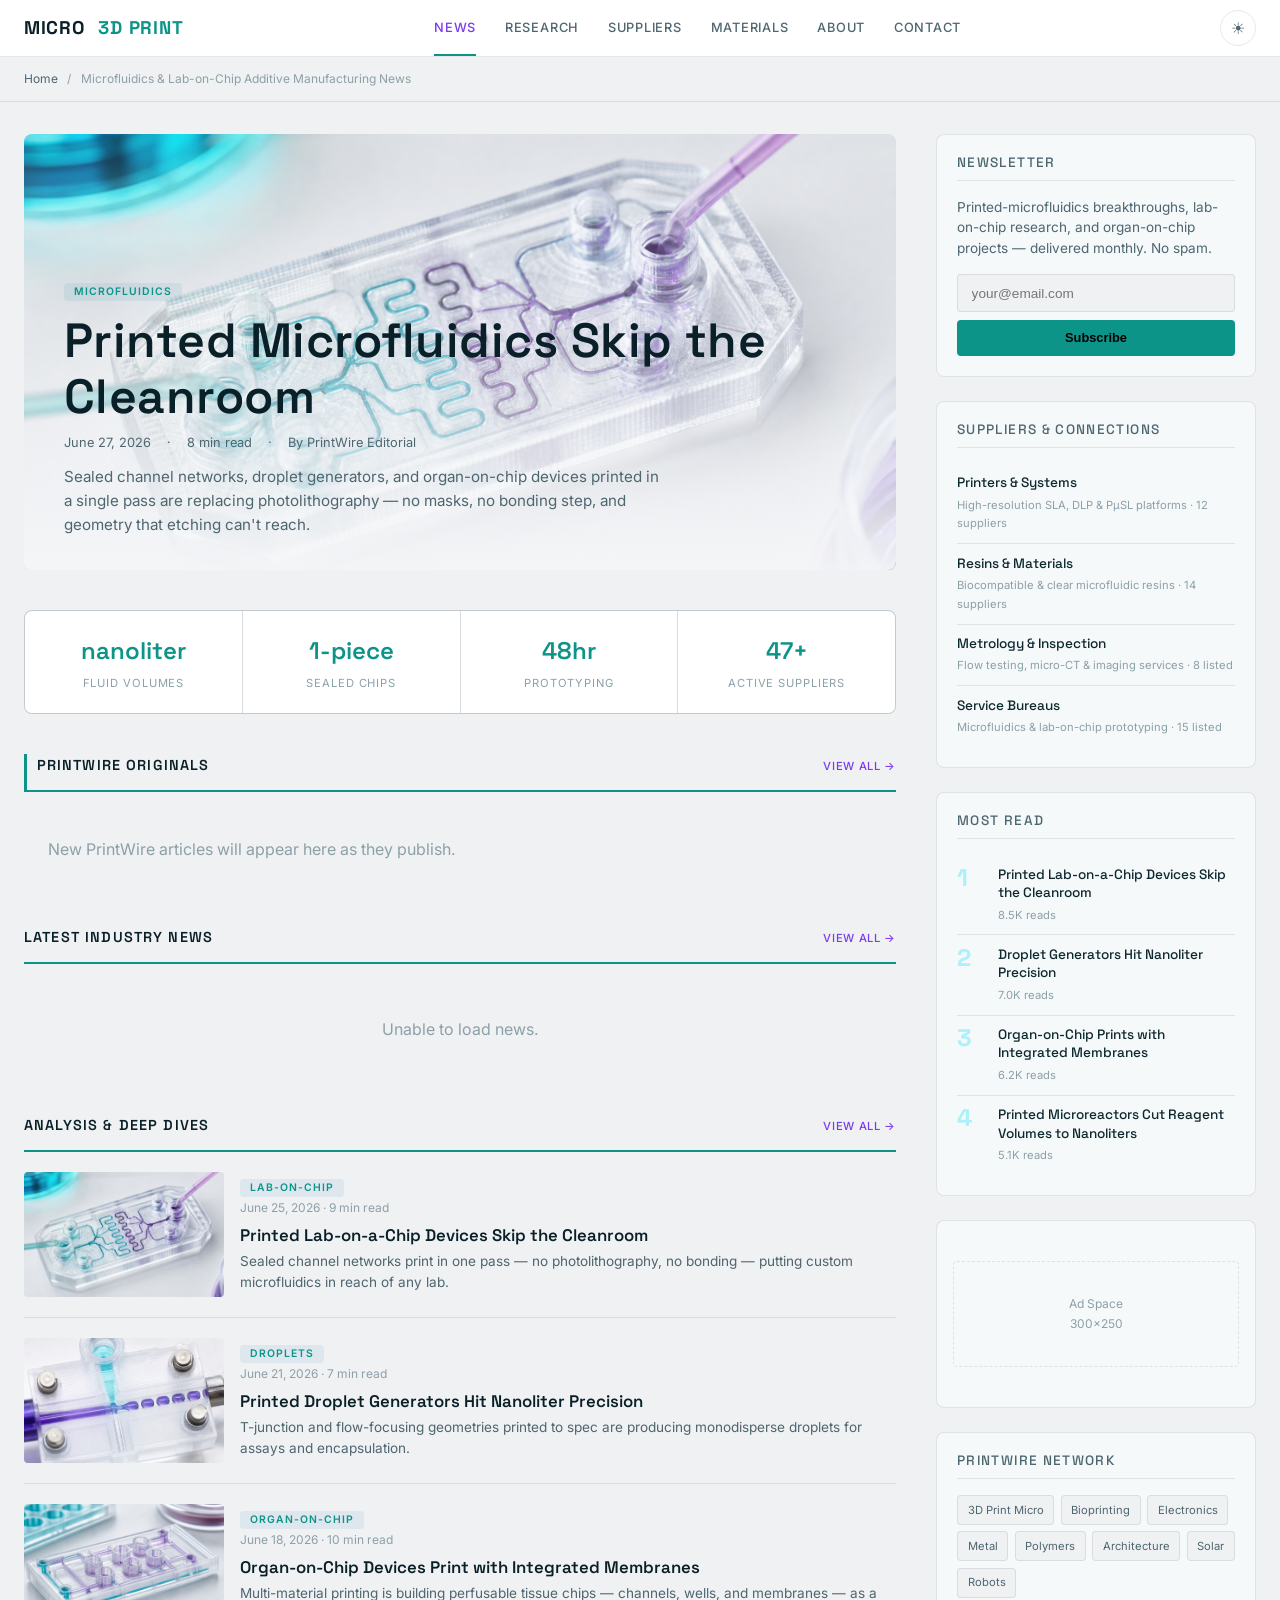
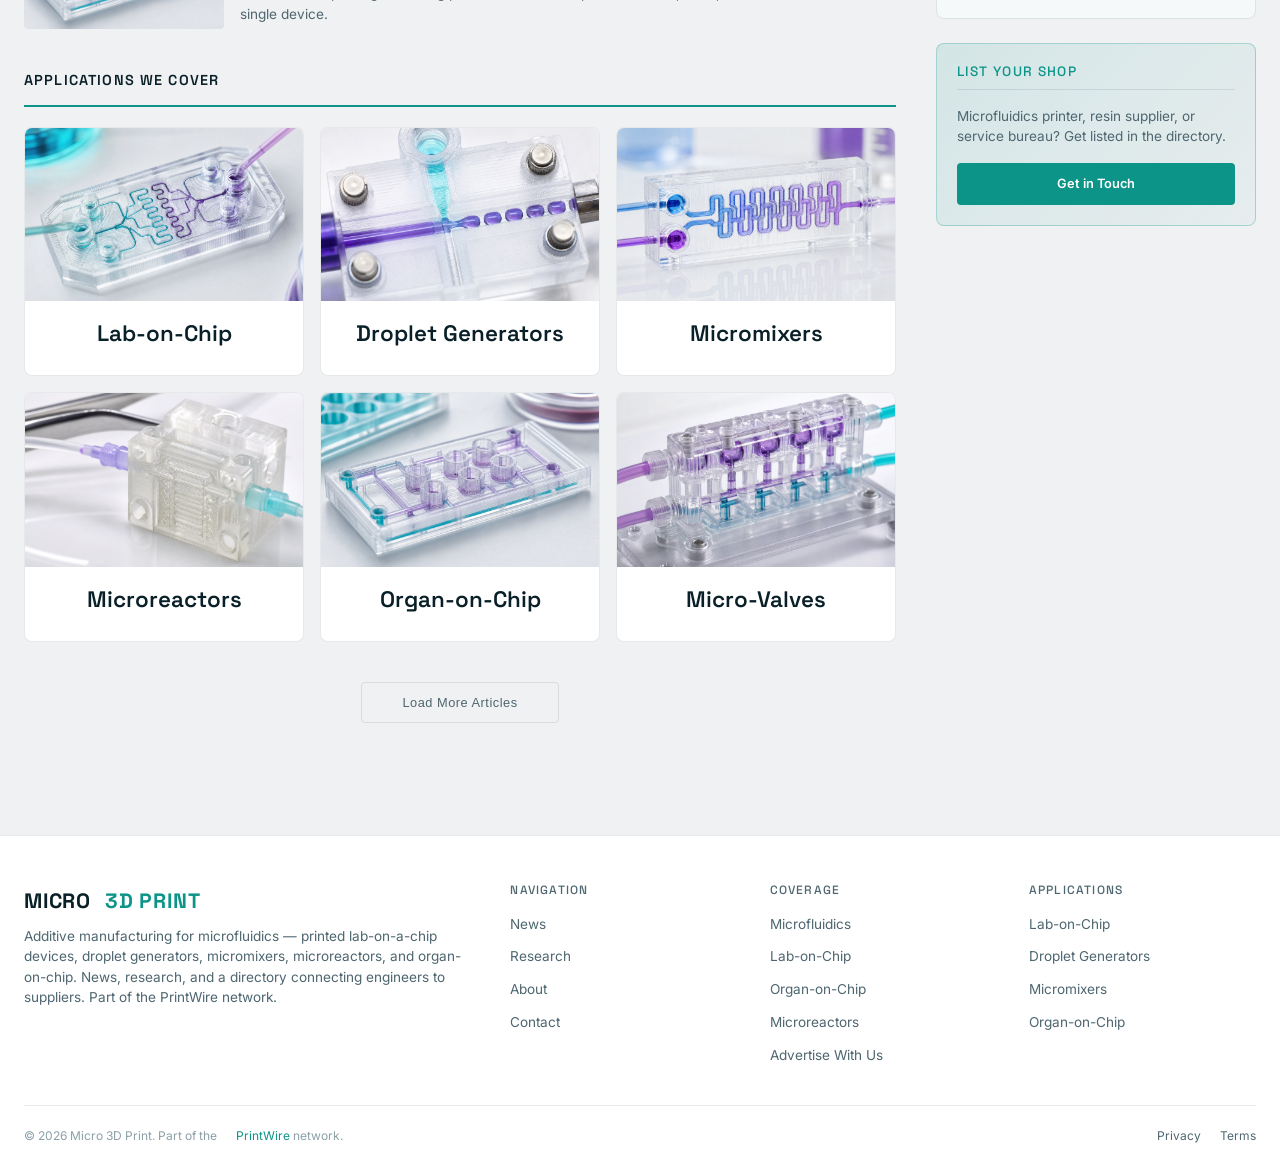
==== commit 21e5bb40: "Convert to Microfluidic micro news template (teal + violet, light default, custom imagery, network f" ====
--- a/static/index.html
+++ b/static/index.html
@@ -3,82 +3,84 @@
 <head>
   <meta charset="UTF-8">
   <meta name="viewport" content="width=device-width, initial-scale=1.0">
-  <meta name="description" content="Micro 3D Print: metal additive manufacturing news, materials research, and DMLS / SLM / DED services for aerospace, medical, automotive, and industrial applications.">
-  <title>Micro 3D Print — Metal Additive Manufacturing News &amp; Services</title>
+  <meta name="description" content="Micro 3D Print: additive manufacturing for microfluidics — printed lab-on-a-chip devices, microreactors, micromixers, and organ-on-chip. News, research, and a supplier directory.">
+  <title>Micro 3D Print — Microfluidics &amp; Lab-on-Chip Additive Manufacturing News &amp; Suppliers</title>
   <link rel="preconnect" href="https://fonts.googleapis.com">
   <link rel="preconnect" href="https://fonts.gstatic.com" crossorigin>
-  <link href="https://fonts.googleapis.com/css2?family=Inter:wght@400;500;600;700&family=Oswald:wght@400;500;600;700&display=swap" rel="stylesheet">
+  <link href="https://fonts.googleapis.com/css2?family=Space+Grotesk:wght@500;600;700&family=Inter:wght@400;500;600&display=swap" rel="stylesheet">
   <link rel="stylesheet" href="css/editorial.css">
+  <link rel="icon" type="image/svg+xml" href="/favicon.svg">
+  <meta property="og:type" content="website">
+  <meta property="og:title" content="Micro 3D Print — Microfluidics &amp; Lab-on-Chip Additive Manufacturing News &amp; Suppliers">
+  <meta property="og:description" content="Micro 3D Print: additive manufacturing for microfluidics — printed lab-on-a-chip devices, microreactors, micromixers, and organ-on-chip. News, research, and a supplier directory.">
+  <meta property="og:image" content="https://micro3dprint.com/images/mp01_microfluidic_chip.png">
+  <meta property="og:url" content="https://micro3dprint.com/">
+  <meta name="twitter:card" content="summary_large_image">
+  <meta name="twitter:image" content="https://micro3dprint.com/images/mp01_microfluidic_chip.png">
 </head>
 <body>
 
-<!-- ── Header ─────────────────────────────────── -->
 <header class="ed-header">
   <div class="ed-header-inner">
     <a href="index.html" class="ed-logo">
-      MICRO<span class="ed-logo-accent">3D</span>PRINT
+      MICRO&nbsp;<span class="ed-logo-accent">3D&nbsp;PRINT</span>
     </a>
     <button class="ed-nav-toggle" aria-label="Menu" onclick="document.querySelector('.ed-nav').classList.toggle('open')">&#9776;</button>
     <nav class="ed-nav">
       <a href="index.html" class="active">News</a>
-      <a href="services.html">Services</a>
+      <a href="/articles/">Research</a>
+      <a href="#suppliers">Suppliers</a>
+      <a href="#suppliers">Materials</a>
       <a href="about.html">About</a>
       <a href="contact.html">Contact</a>
-      <a href="advertise.html">Advertise</a>
-      <a href="viewer.html">3D Viewer</a>
     </nav>
     <button class="ed-theme-toggle" id="themeToggle" aria-label="Toggle light/dark mode" title="Toggle light/dark mode">&#9790;</button>
   </div>
 </header>
 
-<!-- ── Breadcrumbs ────────────────────────────── -->
 <div class="ed-breadcrumbs">
-  <a href="index.html">Home</a> <span>/</span> Metal 3D Printing News
+  <a href="index.html">Home</a> <span>/</span> Microfluidics &amp; Lab-on-Chip Additive Manufacturing News
 </div>
 
-<!-- ── Main Layout ────────────────────────────── -->
 <div class="ed-layout">
   <div class="ed-main">
 
-    <!-- Featured Story -->
     <article class="ed-hero">
-      <img src="images/13-batch-build-plate-overhead.png" alt="Hyperion Systems 3D printed construction">
+      <img src="images/mp01_microfluidic_chip.png" alt="3D printed microfluidic lab-on-a-chip">
       <div class="ed-hero-overlay"></div>
       <div class="ed-hero-content">
-        <span class="ed-badge">Breaking</span>
-        <h1><a href="#">Hyperion Systems Prints First Load-Bearing Metal Structure for Residential Construction</a></h1>
+        <span class="ed-badge">Microfluidics</span>
+        <h1><a href="#">Printed Microfluidics Skip the Cleanroom</a></h1>
         <div class="ed-hero-meta">
-          <span>April 28, 2026</span>
+          <span>June 27, 2026</span>
           <span>·</span>
-          <span>5 min read</span>
+          <span>8 min read</span>
           <span>·</span>
           <span>By PrintWire Editorial</span>
         </div>
-        <p class="ed-hero-excerpt">The Dubai-based startup used a proprietary DED system to print a 12-meter steel truss in under 18 hours — bypassing traditional welding entirely. Certified to Eurocode 3.</p>
+        <p class="ed-hero-excerpt">Sealed channel networks, droplet generators, and organ-on-chip devices printed in a single pass are replacing photolithography — no masks, no bonding step, and geometry that etching can't reach.</p>
       </div>
     </article>
 
-    <!-- Stats Bar -->
     <div class="ed-stats">
       <div class="ed-stat">
-        <div class="ed-stat-value">99.7%</div>
-        <div class="ed-stat-label">Part Density</div>
+        <div class="ed-stat-value">nanoliter</div>
+        <div class="ed-stat-label">Fluid Volumes</div>
       </div>
       <div class="ed-stat">
-        <div class="ed-stat-value">±0.1mm</div>
-        <div class="ed-stat-label">Tolerance</div>
-      </div>
-      <div class="ed-stat">
-        <div class="ed-stat-value">6</div>
-        <div class="ed-stat-label">Alloy Families</div>
+        <div class="ed-stat-value">1-piece</div>
+        <div class="ed-stat-label">Sealed Chips</div>
       </div>
       <div class="ed-stat">
         <div class="ed-stat-value">48hr</div>
-        <div class="ed-stat-label">Quote Turnaround</div>
-      </div>
-    </div>
-
-    <!-- PrintWire Originals — our own articles (featured) -->
+        <div class="ed-stat-label">Prototyping</div>
+      </div>
+      <div class="ed-stat">
+        <div class="ed-stat-value">47+</div>
+        <div class="ed-stat-label">Active Suppliers</div>
+      </div>
+    </div>
+
     <div class="ed-section-label" style="border-left:3px solid var(--accent);padding-left:0.6rem;">
       PrintWire Originals
       <a href="/articles/">View All &rarr;</a>
@@ -87,219 +89,224 @@
       <div style="grid-column:1/-1;text-align:center;padding:2rem;color:var(--text-faint);">Loading PrintWire articles…</div>
     </div>
 
-    <!-- Latest News — Live RSS Feed -->
     <div class="ed-section-label">
-      Latest News
+      Latest Industry News
       <a href="#">View All &rarr;</a>
     </div>
     <div class="ed-card-grid" id="newsGrid">
       <div style="grid-column: 1/-1; text-align:center; padding:2rem; color:var(--text-faint);">Loading latest news…</div>
     </div>
 
-    <!-- More Stories — List Format -->
     <div class="ed-section-label">
       Analysis &amp; Deep Dives
       <a href="#">View All &rarr;</a>
     </div>
     <div class="ed-list">
       <article class="ed-list-item">
-        <img src="images/01-titanium-turbine.png" alt="Topology-optimized aerospace bracket">
-        <div>
-          <span class="ed-badge">Aerospace</span>
-          <div class="ed-card-meta">April 22, 2026 · 8 min read</div>
-          <h3><a href="#">Why Boeing Shifted From Casting to DMLS for 787 Nacelle Brackets — And What It Means for the Supply Chain</a></h3>
-          <p class="ed-card-excerpt">The decision to consolidate 17 cast parts into 3 printed components saved 4.2kg per aircraft — but the real story is what it does to Tier 2 suppliers.</p>
+        <img src="images/mp01_microfluidic_chip.png" alt="Printed lab-on-a-chip">
+        <div>
+          <span class="ed-badge">Lab-on-Chip</span>
+          <div class="ed-card-meta">June 25, 2026 · 9 min read</div>
+          <h3><a href="#">Printed Lab-on-a-Chip Devices Skip the Cleanroom</a></h3>
+          <p class="ed-card-excerpt">Sealed channel networks print in one pass — no photolithography, no bonding — putting custom microfluidics in reach of any lab.</p>
         </div>
       </article>
       <article class="ed-list-item">
-        <img src="images/20-raw-vs-finished.png" alt="Inconel 718 impeller">
-        <div>
-          <span class="ed-badge">Materials</span>
-          <div class="ed-card-meta">April 20, 2026 · 7 min read</div>
-          <h3><a href="#">Inconel 718 vs. Haynes 282: Choosing the Right Superalloy for High-Temperature Metal AM</a></h3>
-          <p class="ed-card-excerpt">Both survive 700°C+, but their printability, post-processing requirements, and fatigue performance diverge significantly. A materials engineer's comparison.</p>
+        <img src="images/mp03_droplet_junction.png" alt="Printed droplet generator">
+        <div>
+          <span class="ed-badge">Droplets</span>
+          <div class="ed-card-meta">June 21, 2026 · 7 min read</div>
+          <h3><a href="#">Printed Droplet Generators Hit Nanoliter Precision</a></h3>
+          <p class="ed-card-excerpt">T-junction and flow-focusing geometries printed to spec are producing monodisperse droplets for assays and encapsulation.</p>
         </div>
       </article>
       <article class="ed-list-item">
-        <img src="images/11-ded-nozzle-closeup.png" alt="Conformal cooling insert">
-        <div>
-          <span class="ed-badge">Industrial</span>
-          <div class="ed-card-meta">April 18, 2026 · 10 min read</div>
-          <h3><a href="#">Conformal Cooling 2026: The ROI Data From 200+ Injection Mold Inserts</a></h3>
-          <p class="ed-card-excerpt">We aggregated cycle-time data from 14 service bureaus. The average reduction: 32%. But the variance tells a more interesting story.</p>
+        <img src="images/mp07_organ_chip.png" alt="Printed organ-on-a-chip">
+        <div>
+          <span class="ed-badge">Organ-on-Chip</span>
+          <div class="ed-card-meta">June 18, 2026 · 10 min read</div>
+          <h3><a href="#">Organ-on-Chip Devices Print with Integrated Membranes</a></h3>
+          <p class="ed-card-excerpt">Multi-material printing is building perfusable tissue chips — channels, wells, and membranes — as a single device.</p>
         </div>
       </article>
     </div>
 
-    <!-- Industries Section -->
     <div class="ed-section-label">
-      Industries We Cover
+      Applications We Cover
     </div>
     <div class="ed-card-grid" style="grid-template-columns: repeat(3, 1fr); gap: 1rem; margin-bottom: 2.5rem;">
       <a href="#" class="ed-card" style="text-align:center;">
-        <img class="ed-card-img" src="images/01-titanium-turbine.png" alt="Aerospace">
-        <div class="ed-card-body"><h3>Aerospace</h3></div>
-      </a>
-      <a href="#" class="ed-card" style="text-align:center;">
-        <img class="ed-card-img" src="images/08-medical-implant.png" alt="Medical">
-        <div class="ed-card-body"><h3>Medical</h3></div>
-      </a>
-      <a href="#" class="ed-card" style="text-align:center;">
-        <img class="ed-card-img" src="images/11-ded-nozzle-closeup.png" alt="Industrial">
-        <div class="ed-card-body"><h3>Industrial</h3></div>
-      </a>
-      <a href="#" class="ed-card" style="text-align:center;">
-        <img class="ed-card-img" src="images/06-automotive-manifold.png" alt="Automotive">
-        <div class="ed-card-body"><h3>Automotive</h3></div>
-      </a>
-      <a href="#" class="ed-card" style="text-align:center;">
-        <img class="ed-card-img" src="images/02-silver-jewelry-collection.png" alt="Jewelry">
-        <div class="ed-card-body"><h3>Jewelry</h3></div>
-      </a>
-      <a href="#" class="ed-card" style="text-align:center;">
-        <img class="ed-card-img" src="images/07-bronze-architectural-hardware.png" alt="Architecture">
-        <div class="ed-card-body"><h3>Architecture</h3></div>
-      </a>
-    </div>
-
-    <!-- Load More -->
+        <img class="ed-card-img" src="images/mp01_microfluidic_chip.png" alt="Lab-on-Chip">
+        <div class="ed-card-body"><h3>Lab-on-Chip</h3></div>
+      </a>
+      <a href="#" class="ed-card" style="text-align:center;">
+        <img class="ed-card-img" src="images/mp03_droplet_junction.png" alt="Droplet Generators">
+        <div class="ed-card-body"><h3>Droplet Generators</h3></div>
+      </a>
+      <a href="#" class="ed-card" style="text-align:center;">
+        <img class="ed-card-img" src="images/mp04_micro_mixer.png" alt="Micromixers">
+        <div class="ed-card-body"><h3>Micromixers</h3></div>
+      </a>
+      <a href="#" class="ed-card" style="text-align:center;">
+        <img class="ed-card-img" src="images/mp05_microreactor.png" alt="Microreactors">
+        <div class="ed-card-body"><h3>Microreactors</h3></div>
+      </a>
+      <a href="#" class="ed-card" style="text-align:center;">
+        <img class="ed-card-img" src="images/mp07_organ_chip.png" alt="Organ-on-Chip">
+        <div class="ed-card-body"><h3>Organ-on-Chip</h3></div>
+      </a>
+      <a href="#" class="ed-card" style="text-align:center;">
+        <img class="ed-card-img" src="images/mp06_micro_valve.png" alt="Micro-Valves">
+        <div class="ed-card-body"><h3>Micro-Valves</h3></div>
+      </a>
+    </div>
+
     <div class="ed-load-more">
       <button>Load More Articles</button>
     </div>
 
   </div>
 
-  <!-- ── Sidebar ─────────────────────────────── -->
   <aside class="ed-sidebar">
 
-    <!-- Newsletter -->
     <div class="ed-sidebar-block ed-newsletter">
       <h4>Newsletter</h4>
-      <p>Metal AM news, material breakthroughs, and industry analysis — delivered weekly. No spam.</p>
+      <p>Printed-microfluidics breakthroughs, lab-on-chip research, and organ-on-chip projects — delivered monthly. No spam.</p>
       <form action="https://api.web3forms.com/submit" method="POST" onsubmit="this.querySelector('button').textContent='Subscribed!';this.querySelector('button').disabled=true;">
         <input type="hidden" name="access_key" value="6f33053b-6d08-414b-9615-665f88c98da8">
         <input type="hidden" name="subject" value="Newsletter Signup — micro3dprint.com">
         <input type="hidden" name="from_name" value="Newsletter Signup">
-        <input type="hidden" name="ccs" value="printwire@gmail.com">
         <input type="email" name="email" placeholder="your@email.com" required>
         <button type="submit">Subscribe</button>
       </form>
     </div>
 
-    <!-- Popular Stories -->
+    <div class="ed-sidebar-block" id="suppliers">
+      <h4>Suppliers &amp; Connections</h4>
+      <div class="ed-popular-item">
+        <div>
+          <h3><a href="#">Printers &amp; Systems</a></h3>
+          <div class="ed-popular-meta">High-resolution SLA, DLP &amp; P&micro;SL platforms · 12 suppliers</div>
+        </div>
+      </div>
+      <div class="ed-popular-item">
+        <div>
+          <h3><a href="#">Resins &amp; Materials</a></h3>
+          <div class="ed-popular-meta">Biocompatible &amp; clear microfluidic resins · 14 suppliers</div>
+        </div>
+      </div>
+      <div class="ed-popular-item">
+        <div>
+          <h3><a href="#">Metrology &amp; Inspection</a></h3>
+          <div class="ed-popular-meta">Flow testing, micro-CT &amp; imaging services · 8 listed</div>
+        </div>
+      </div>
+      <div class="ed-popular-item">
+        <div>
+          <h3><a href="#">Service Bureaus</a></h3>
+          <div class="ed-popular-meta">Microfluidics &amp; lab-on-chip prototyping · 15 listed</div>
+        </div>
+      </div>
+    </div>
+
     <div class="ed-sidebar-block">
       <h4>Most Read</h4>
       <div class="ed-popular-item">
         <span class="ed-popular-num">1</span>
         <div>
-          <h3><a href="#">Ti6Al4V Fatigue Data: What 500 Test Bars Reveal About As-Built vs. HIP'd Parts</a></h3>
-          <div class="ed-popular-meta">12.4K reads</div>
+          <h3><a href="#">Printed Lab-on-a-Chip Devices Skip the Cleanroom</a></h3>
+          <div class="ed-popular-meta">8.5K reads</div>
         </div>
       </div>
       <div class="ed-popular-item">
         <span class="ed-popular-num">2</span>
         <div>
-          <h3><a href="#">The Real Cost Per Part: DMLS vs. Investment Casting at Volume</a></h3>
-          <div class="ed-popular-meta">9.8K reads</div>
+          <h3><a href="#">Droplet Generators Hit Nanoliter Precision</a></h3>
+          <div class="ed-popular-meta">7.0K reads</div>
         </div>
       </div>
       <div class="ed-popular-item">
         <span class="ed-popular-num">3</span>
         <div>
-          <h3><a href="#">Binder Jetting Metal: Where It Actually Makes Sense (And Where It Doesn't)</a></h3>
-          <div class="ed-popular-meta">8.1K reads</div>
+          <h3><a href="#">Organ-on-Chip Prints with Integrated Membranes</a></h3>
+          <div class="ed-popular-meta">6.2K reads</div>
         </div>
       </div>
       <div class="ed-popular-item">
         <span class="ed-popular-num">4</span>
         <div>
-          <h3><a href="#">316L Surface Roughness: Comparing 12 Post-Processing Methods Head to Head</a></h3>
-          <div class="ed-popular-meta">7.3K reads</div>
-        </div>
-      </div>
-      <div class="ed-popular-item">
-        <span class="ed-popular-num">5</span>
-        <div>
-          <h3><a href="#">Why Your Metal AM Service Bureau Keeps Missing Tolerances (And How to Fix the RFQ)</a></h3>
-          <div class="ed-popular-meta">6.9K reads</div>
-        </div>
-      </div>
-    </div>
-
-    <!-- Ad Placeholder -->
+          <h3><a href="#">Printed Microreactors Cut Reagent Volumes to Nanoliters</a></h3>
+          <div class="ed-popular-meta">5.1K reads</div>
+        </div>
+      </div>
+    </div>
+
     <div class="ed-sidebar-block" style="text-align:center; color: var(--text-faint); font-size: 0.75rem; padding: 2.5rem 1rem;">
       <div style="border: 1px dashed var(--border); border-radius: 4px; padding: 2rem 1rem;">
         Ad Space<br>300×250
       </div>
     </div>
 
-    <!-- Network Links -->
     <div class="ed-sidebar-block">
       <h4>PrintWire Network</h4>
       <div class="ed-network-links">
-        <a href="https://metalpowder.co">Metal Powder</a>
+        <a href="https://3dprintmicro.com">3D Print Micro</a>
         <a href="https://3dprinttissue.com">Bioprinting</a>
-        <a href="https://3dprintfood.com">Food Printing</a>
-        <a href="https://3dprintceramic.com">Ceramics</a>
         <a href="https://3dprintcircuitry.com">Electronics</a>
-        <a href="https://3dprintjewelry.com">Jewelry</a>
+        <a href="https://dmls3d.com">Metal</a>
+        <a href="https://3dprintpolymer.com">Polymers</a>
         <a href="https://3dprintarchitecture.com">Architecture</a>
-        <a href="https://3dprintpipes.com">Industrial</a>
-        <a href="https://sendcutship.com">Manufacturing</a>
-        <a href="https://dmls3d.com">DMLS3D</a>
-        <a href="https://3dprinttitanium.com">Titanium</a>
         <a href="https://3dprintsolar.com">Solar</a>
-      </div>
-    </div>
-
-    <!-- Quick Quote CTA -->
-    <div class="ed-sidebar-block" style="background: linear-gradient(135deg, rgba(0,217,255,0.08), rgba(0,168,204,0.04)); border-color: var(--border-accent);">
-      <h4 style="color: var(--accent);">Get a Quote</h4>
-      <p style="font-size: 0.85rem; color: var(--text-dim); margin-bottom: 1rem; line-height: 1.5;">Need metal parts printed? Describe your project and get a response within 24 hours.</p>
-      <a href="contact.html" style="display:block;text-align:center;padding:0.65rem;background:var(--accent);border-radius:4px;color:#000;font-weight:600;font-size:0.8rem;transition:background 0.25s;" onmouseover="this.style.background='var(--accent-dark)'" onmouseout="this.style.background='var(--accent)'">Request Quote</a>
+        <a href="https://3dprintrobots.com">Robots</a>
+      </div>
+    </div>
+
+    <div class="ed-sidebar-block" style="background: linear-gradient(135deg, rgba(13,148,136,0.12), rgba(13,148,136,0.04)); border-color: var(--border-accent);">
+      <h4 style="color: var(--accent);">List Your Shop</h4>
+      <p style="font-size: 0.85rem; color: var(--text-dim); margin-bottom: 1rem; line-height: 1.5;">Microfluidics printer, resin supplier, or service bureau? Get listed in the directory.</p>
+      <a href="contact.html" style="display:block;text-align:center;padding:0.65rem;background:var(--accent);border-radius:4px;color:#fff;font-weight:600;font-size:0.8rem;transition:background 0.25s;" onmouseover="this.style.background='var(--accent-dark)'" onmouseout="this.style.background='var(--accent)'">Get in Touch</a>
     </div>
 
   </aside>
 </div>
 
-<!-- ── Footer ─────────────────────────────────── -->
 <footer class="ed-footer">
   <div class="ed-footer-inner">
     <div class="ed-footer-brand">
-      <div class="ed-logo" style="font-size:1.3rem; margin-bottom: 0.5rem;">MICRO<span class="ed-logo-accent">3D</span>PRINT</div>
-      <p>The authoritative source for metal additive manufacturing news, materials research, and service bureau intelligence. Part of the PrintWire network — 194 sites covering every vertical in 3D printing.</p>
+      <div class="ed-logo" style="font-size:1.3rem; margin-bottom: 0.5rem;">MICRO&nbsp;<span class="ed-logo-accent">3D&nbsp;PRINT</span></div>
+      <p>Additive manufacturing for microfluidics — printed lab-on-a-chip devices, droplet generators, micromixers, microreactors, and organ-on-chip. News, research, and a directory connecting engineers to suppliers. Part of the PrintWire network.</p>
     </div>
     <div>
       <h4>Navigation</h4>
       <ul>
         <li><a href="index.html">News</a></li>
-        <li><a href="services.html">Services</a></li>
+        <li><a href="/articles/">Research</a></li>
         <li><a href="about.html">About</a></li>
         <li><a href="contact.html">Contact</a></li>
       </ul>
     </div>
     <div>
-      <h4>Services</h4>
+      <h4>Coverage</h4>
       <ul>
-        <li><a href="services.html">DMLS / SLM</a></li>
-        <li><a href="services.html">Rapid Prototyping</a></li>
-        <li><a href="services.html">Post-Processing</a></li>
+        <li><a href="#">Microfluidics</a></li>
+        <li><a href="#">Lab-on-Chip</a></li>
+        <li><a href="#">Organ-on-Chip</a></li>
+        <li><a href="#">Microreactors</a></li>
         <li><a href="advertise.html">Advertise With Us</a></li>
       </ul>
     </div>
     <div>
-      <h4>Coverage</h4>
+      <h4>Applications</h4>
       <ul>
-        <li><a href="#">Aerospace</a></li>
-        <li><a href="#">Medical</a></li>
-        <li><a href="#">Automotive</a></li>
-        <li><a href="#">Industrial</a></li>
-        <li><a href="#">Materials</a></li>
+        <li><a href="#">Lab-on-Chip</a></li>
+        <li><a href="#">Droplet Generators</a></li>
+        <li><a href="#">Micromixers</a></li>
+        <li><a href="#">Organ-on-Chip</a></li>
       </ul>
     </div>
   </div>
   <div class="ed-footer-bottom">
-    <span>&copy; 2026 MICRO 3D PRINT. Part of the <a href="https://3dprint.space" style="color:var(--accent);">PrintWire</a> network.</span>
+    <span>&copy; 2026 Micro 3D Print. Part of the <a href="https://3dprint.space" style="color:var(--accent);">PrintWire</a> network.</span>
     <span>
       <a href="#">Privacy</a>
       <a href="#">Terms</a>
@@ -308,49 +315,35 @@
 </footer>
 
 <script>
-// ── Mobile nav toggle ──
 document.querySelector('.ed-nav-toggle')?.addEventListener('click', () => {
   document.querySelector('.ed-nav').classList.toggle('open');
 });
 
-// ── Theme toggle (light/dark) ──
 (function() {
   const btn = document.getElementById('themeToggle');
   const root = document.documentElement;
-
   function setTheme(theme) {
     root.setAttribute('data-theme', theme);
     localStorage.setItem('ed-theme', theme);
     btn.innerHTML = theme === 'dark' ? '&#9790;' : '&#9728;';
     btn.title = theme === 'dark' ? 'Switch to light mode' : 'Switch to dark mode';
   }
-
-  // Init: check saved preference, then system preference
   const saved = localStorage.getItem('ed-theme');
-  if (saved) {
-    setTheme(saved);
-  } else if (window.matchMedia('(prefers-color-scheme: light)').matches) {
-    setTheme('light');
-  } else {
-    setTheme('dark');
-  }
-
+  setTheme(saved || 'light');
   btn.addEventListener('click', () => {
-    const current = root.getAttribute('data-theme') || 'dark';
+    const current = root.getAttribute('data-theme') || 'light';
     setTheme(current === 'dark' ? 'light' : 'dark');
   });
 })();
 
-// ── News Feed: PrintWire Originals + industry RSS ──
 (function() {
   var grid = document.getElementById('newsGrid');
   var orig = document.getElementById('pwOriginals');
 
   var feeds = [
-    { url: 'https://news.google.com/rss/search?q=metal+3d+printing+additive+manufacturing&hl=en-US&gl=US&ceid=US:en', name: 'Google News' },
-    { url: 'https://news.google.com/rss/search?q=DMLS+SLM+metal+printing&hl=en-US&gl=US&ceid=US:en', name: 'Google News' },
-    { url: 'https://news.google.com/rss/search?q=metal+additive+manufacturing+titanium+inconel&hl=en-US&gl=US&ceid=US:en', name: 'Google News' },
-    { url: 'https://www.metal-am.com/feed/', name: 'Metal AM' },
+    { url: 'https://news.google.com/rss/search?q=3D+printed+microfluidics+lab+on+a+chip&hl=en-US&gl=US&ceid=US:en', name: 'Google News' },
+    { url: 'https://news.google.com/rss/search?q=3D+printed+microfluidic+device+organ+on+chip&hl=en-US&gl=US&ceid=US:en', name: 'Google News' },
+    { url: 'https://news.google.com/rss/search?q=microreactor+micromixer+droplet+3D+printing&hl=en-US&gl=US&ceid=US:en', name: 'Google News' },
     { url: 'https://3dprintingindustry.com/feed/', name: '3DPI' }
   ];
 
@@ -359,11 +352,7 @@
   var localArts = [];
   var loaded = 0;
   var total = feeds.length;
-  var fallbackImgs = [
-    'images/13-batch-build-plate-overhead.png','images/20-raw-vs-finished.png','images/15-support-removal.png',
-    'images/10-dmls-machine-interior.png','images/08-medical-implant.png','images/18-powder-handling.png',
-    'images/01-titanium-turbine.png','images/11-ded-nozzle-closeup.png'
-  ];
+  var fallbackImgs = ['images/mp01_microfluidic_chip.png','images/mp02_channel_network.png','images/mp03_droplet_junction.png','images/mp04_micro_mixer.png','images/mp05_microreactor.png','images/mp06_micro_valve.png','images/mp07_organ_chip.png','images/mp08_capillary.png','images/mp09_micro_manifold.png'];
 
   function stripHtml(html) {
     var d = document.createElement('div'); d.innerHTML = html;
@@ -382,7 +371,7 @@
     var linkAttrs = a.local ? 'href="' + esc(a.link) + '"'
       : 'href="' + esc(a.link) + '" target="_blank" rel="noopener"';
     var badge = a.local
-      ? '<span class="ed-badge" style="background:var(--accent);color:#000;">' + esc(a.source) + '</span>'
+      ? '<span class="ed-badge" style="background:var(--accent);color:#fff;">' + esc(a.source) + '</span>'
       : '<span class="ed-badge">' + esc(a.source) + '</span>';
     return '<article class="ed-card" style="cursor:pointer" ' + open + '>' +
       '<img class="ed-card-img" src="' + esc(img) + '" alt="" loading="lazy" onerror="this.onerror=null;this.src=\'' + fb + '\'">' +
@@ -393,14 +382,13 @@
       '</div></article>';
   }
 
-  // 1) PrintWire's own articles (local JSON feed) — powers the featured section AND merges into the grid
-  var localReady = fetch('index.json', { cache: 'no-store' })
+  var localReady = fetch('network.json', { cache: 'no-store' })
     .then(function(r){ return r.ok ? r.json() : []; })
     .then(function(items){
       (items || []).forEach(function(it, i){
         localArts.push({ title: it.title, link: it.url, desc: it.summary || '',
-          date: it.iso, dateStr: it.date, source: 'PrintWire', local: true,
-          img: fallbackImgs[i % fallbackImgs.length] });
+          date: it.iso, dateStr: it.date, source: (it.origin || 'PrintWire'), local: true,
+          img: it.img || fallbackImgs[i % fallbackImgs.length] });
       });
       if (orig) {
         orig.innerHTML = localArts.length
@@ -410,7 +398,6 @@
     })
     .catch(function(){ if (orig) orig.innerHTML = ''; });
 
-  // 2) Industry RSS
   var timeout = setTimeout(finish, 8000);
   feeds.forEach(function(feed) {
     fetch(api + encodeURIComponent(feed.url))
--- a/static/css/editorial.css
+++ b/static/css/editorial.css
@@ -751,3 +751,29 @@
   .ed-footer-inner { grid-template-columns: 1fr; }
   .ed-hero-excerpt { display: none; }
 }
+
+/* ── Microfluidic scheme (micro): light default + dark toggle, TEAL accent + VIOLET links ── */
+:root { --font-display: 'Space Grotesk', sans-serif; --font-body: 'Inter', sans-serif; }
+:root, [data-theme="light"] {
+  --accent: #0D9488; --accent-dark: #0B7A70; --accent-dim: rgba(13,148,136,0.10); --link: #7C3AED;
+  --bg: #EEF3F5; --bg-surface: #FFFFFF; --bg-card: #FFFFFF; --bg-card-hover: #E3ECEE;
+  --bg-sidebar: #F5F9FA; --text: #0F2830; --text-dim: #4E6670; --text-faint: #8CA0A8;
+  --heading: #0A2028; --border: rgba(15,40,48,0.10); --border-accent: rgba(13,148,136,0.28);
+}
+[data-theme="dark"] {
+  --accent: #2DD4BF; --accent-dark: #14B8A6; --accent-dim: rgba(45,212,191,0.16); --link: #A78BFA;
+  --bg: #071417; --bg-surface: #0E2025; --bg-card: #12272D; --bg-card-hover: #183239;
+  --bg-sidebar: #0A1B1F; --text: #E4F0F1; --text-dim: #9FB6BB; --text-faint: #5F757B;
+  --heading: #FFFFFF; --border: rgba(255,255,255,0.09); --border-accent: rgba(45,212,191,0.30);
+}
+@media (prefers-color-scheme: dark) { :root:not([data-theme]) {
+  --accent: #2DD4BF; --accent-dark: #14B8A6; --link: #A78BFA; --bg: #071417; --bg-surface: #0E2025;
+  --bg-card: #12272D; --text: #E4F0F1; --text-dim: #9FB6BB; --heading: #FFFFFF; --border: rgba(255,255,255,0.09);
+} }
+/* dual accent: teal structure, violet links & mouse-over highlights */
+.ed-section-label a,
+.ed-breadcrumbs a:hover, .ed-hero h1 a:hover,
+.ed-card-body h3 a:hover, .ed-list-item h3 a:hover, .ed-popular-item h3 a:hover,
+.ed-footer li a:hover, .ed-footer-bottom a:hover { color: var(--link) !important; }
+.ed-nav a:hover, .ed-nav a.active { color: var(--link) !important; }
+.ed-network-links a:hover, .ed-theme-toggle:hover { border-color: var(--link) !important; color: var(--link) !important; }
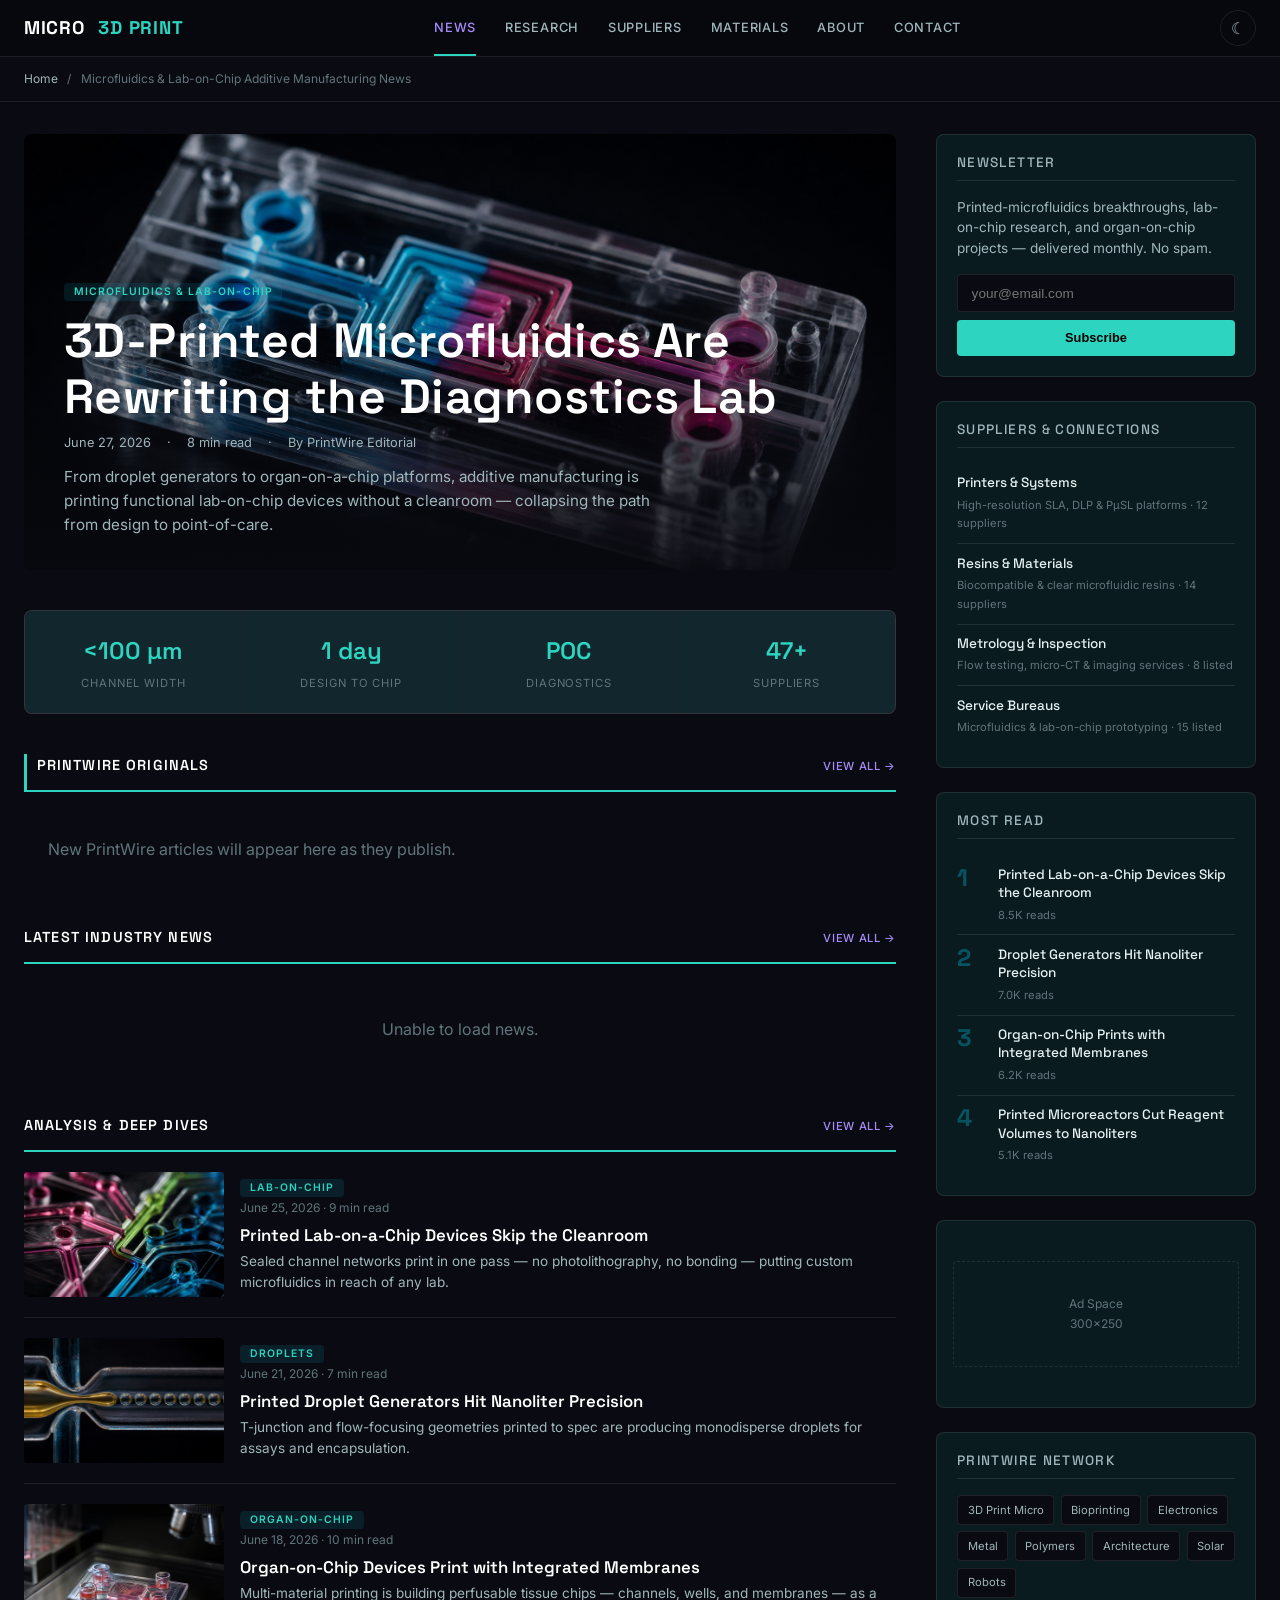
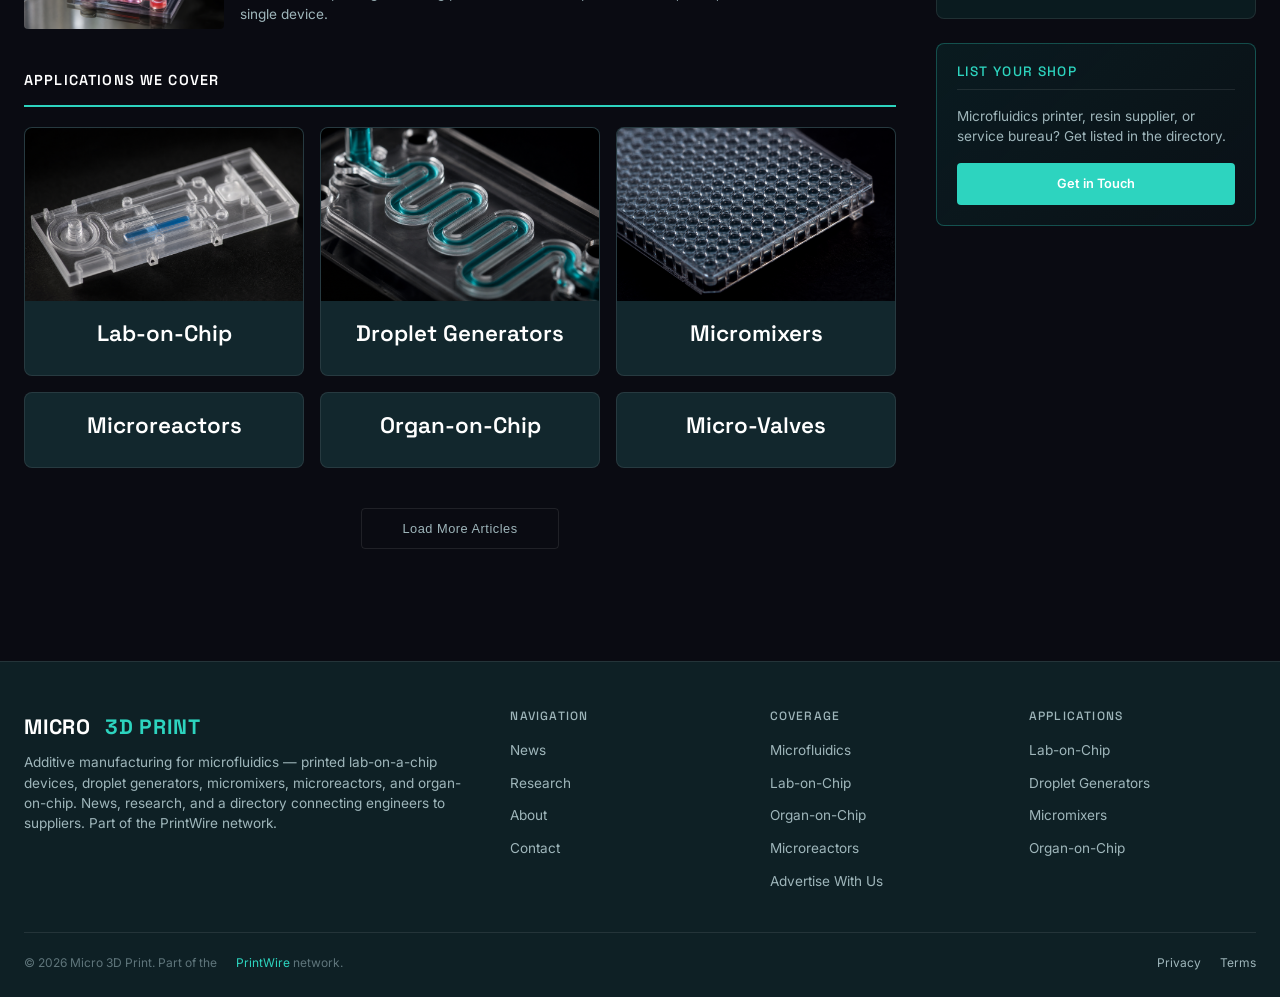
==== commit 8678c737: "Diversify: market-targeted variant layout, unique per-site gpt-image-2 imagery (no repeats), light/d" ====
--- a/static/index.html
+++ b/static/index.html
@@ -13,10 +13,10 @@
   <meta property="og:type" content="website">
   <meta property="og:title" content="Micro 3D Print — Microfluidics &amp; Lab-on-Chip Additive Manufacturing News &amp; Suppliers">
   <meta property="og:description" content="Micro 3D Print: additive manufacturing for microfluidics — printed lab-on-a-chip devices, microreactors, micromixers, and organ-on-chip. News, research, and a supplier directory.">
-  <meta property="og:image" content="https://micro3dprint.com/images/mp01_microfluidic_chip.png">
+  <meta property="og:image" content="https://micro3dprint.com/images/l01_hero_labonchip.png">
   <meta property="og:url" content="https://micro3dprint.com/">
   <meta name="twitter:card" content="summary_large_image">
-  <meta name="twitter:image" content="https://micro3dprint.com/images/mp01_microfluidic_chip.png">
+  <meta name="twitter:image" content="https://micro3dprint.com/images/l01_hero_labonchip.png">
 </head>
 <body>
 
@@ -46,39 +46,23 @@
   <div class="ed-main">
 
     <article class="ed-hero">
-      <img src="images/mp01_microfluidic_chip.png" alt="3D printed microfluidic lab-on-a-chip">
+      <img src="images/l01_hero_labonchip.png" alt="Microfluidics & Lab-on-Chip">
       <div class="ed-hero-overlay"></div>
       <div class="ed-hero-content">
-        <span class="ed-badge">Microfluidics</span>
-        <h1><a href="#">Printed Microfluidics Skip the Cleanroom</a></h1>
+        <span class="ed-badge">Microfluidics & Lab-on-Chip</span>
+        <h1><a href="#">3D-Printed Microfluidics Are Rewriting the Diagnostics Lab</a></h1>
         <div class="ed-hero-meta">
-          <span>June 27, 2026</span>
-          <span>·</span>
-          <span>8 min read</span>
-          <span>·</span>
-          <span>By PrintWire Editorial</span>
-        </div>
-        <p class="ed-hero-excerpt">Sealed channel networks, droplet generators, and organ-on-chip devices printed in a single pass are replacing photolithography — no masks, no bonding step, and geometry that etching can't reach.</p>
+          <span>June 27, 2026</span><span>·</span><span>8 min read</span><span>·</span><span>By PrintWire Editorial</span>
+        </div>
+        <p class="ed-hero-excerpt">From droplet generators to organ-on-a-chip platforms, additive manufacturing is printing functional lab-on-chip devices without a cleanroom — collapsing the path from design to point-of-care.</p>
       </div>
     </article>
 
     <div class="ed-stats">
-      <div class="ed-stat">
-        <div class="ed-stat-value">nanoliter</div>
-        <div class="ed-stat-label">Fluid Volumes</div>
-      </div>
-      <div class="ed-stat">
-        <div class="ed-stat-value">1-piece</div>
-        <div class="ed-stat-label">Sealed Chips</div>
-      </div>
-      <div class="ed-stat">
-        <div class="ed-stat-value">48hr</div>
-        <div class="ed-stat-label">Prototyping</div>
-      </div>
-      <div class="ed-stat">
-        <div class="ed-stat-value">47+</div>
-        <div class="ed-stat-label">Active Suppliers</div>
-      </div>
+      <div class="ed-stat"><div class="ed-stat-value">&lt;100 &micro;m</div><div class="ed-stat-label">Channel Width</div></div>
+      <div class="ed-stat"><div class="ed-stat-value">1 day</div><div class="ed-stat-label">Design to Chip</div></div>
+      <div class="ed-stat"><div class="ed-stat-value">POC</div><div class="ed-stat-label">Diagnostics</div></div>
+      <div class="ed-stat"><div class="ed-stat-value">47+</div><div class="ed-stat-label">Suppliers</div></div>
     </div>
 
     <div class="ed-section-label" style="border-left:3px solid var(--accent);padding-left:0.6rem;">
@@ -103,7 +87,7 @@
     </div>
     <div class="ed-list">
       <article class="ed-list-item">
-        <img src="images/mp01_microfluidic_chip.png" alt="Printed lab-on-a-chip">
+        <img src="images/l02_micro_channels.png" alt="Printed lab-on-a-chip">
         <div>
           <span class="ed-badge">Lab-on-Chip</span>
           <div class="ed-card-meta">June 25, 2026 · 9 min read</div>
@@ -112,7 +96,7 @@
         </div>
       </article>
       <article class="ed-list-item">
-        <img src="images/mp03_droplet_junction.png" alt="Printed droplet generator">
+        <img src="images/l03_droplet_gen.png" alt="Printed droplet generator">
         <div>
           <span class="ed-badge">Droplets</span>
           <div class="ed-card-meta">June 21, 2026 · 7 min read</div>
@@ -121,7 +105,7 @@
         </div>
       </article>
       <article class="ed-list-item">
-        <img src="images/mp07_organ_chip.png" alt="Printed organ-on-a-chip">
+        <img src="images/l04_organ_chip.png" alt="Printed organ-on-a-chip">
         <div>
           <span class="ed-badge">Organ-on-Chip</span>
           <div class="ed-card-meta">June 18, 2026 · 10 min read</div>
@@ -136,27 +120,27 @@
     </div>
     <div class="ed-card-grid" style="grid-template-columns: repeat(3, 1fr); gap: 1rem; margin-bottom: 2.5rem;">
       <a href="#" class="ed-card" style="text-align:center;">
-        <img class="ed-card-img" src="images/mp01_microfluidic_chip.png" alt="Lab-on-Chip">
+        <img class="ed-card-img" src="images/l05_diag_cartridge.png" alt="Lab-on-Chip">
         <div class="ed-card-body"><h3>Lab-on-Chip</h3></div>
       </a>
       <a href="#" class="ed-card" style="text-align:center;">
-        <img class="ed-card-img" src="images/mp03_droplet_junction.png" alt="Droplet Generators">
+        <img class="ed-card-img" src="images/l06_micro_mixer.png" alt="Droplet Generators">
         <div class="ed-card-body"><h3>Droplet Generators</h3></div>
       </a>
       <a href="#" class="ed-card" style="text-align:center;">
-        <img class="ed-card-img" src="images/mp04_micro_mixer.png" alt="Micromixers">
+        <img class="ed-card-img" src="images/l07_biochip_macro.png" alt="Micromixers">
         <div class="ed-card-body"><h3>Micromixers</h3></div>
       </a>
       <a href="#" class="ed-card" style="text-align:center;">
-        <img class="ed-card-img" src="images/mp05_microreactor.png" alt="Microreactors">
+        
         <div class="ed-card-body"><h3>Microreactors</h3></div>
       </a>
       <a href="#" class="ed-card" style="text-align:center;">
-        <img class="ed-card-img" src="images/mp07_organ_chip.png" alt="Organ-on-Chip">
+        
         <div class="ed-card-body"><h3>Organ-on-Chip</h3></div>
       </a>
       <a href="#" class="ed-card" style="text-align:center;">
-        <img class="ed-card-img" src="images/mp06_micro_valve.png" alt="Micro-Valves">
+        
         <div class="ed-card-body"><h3>Micro-Valves</h3></div>
       </a>
     </div>
@@ -329,7 +313,7 @@
     btn.title = theme === 'dark' ? 'Switch to light mode' : 'Switch to dark mode';
   }
   const saved = localStorage.getItem('ed-theme');
-  setTheme(saved || 'light');
+  setTheme(saved || 'dark');
   btn.addEventListener('click', () => {
     const current = root.getAttribute('data-theme') || 'light';
     setTheme(current === 'dark' ? 'light' : 'dark');
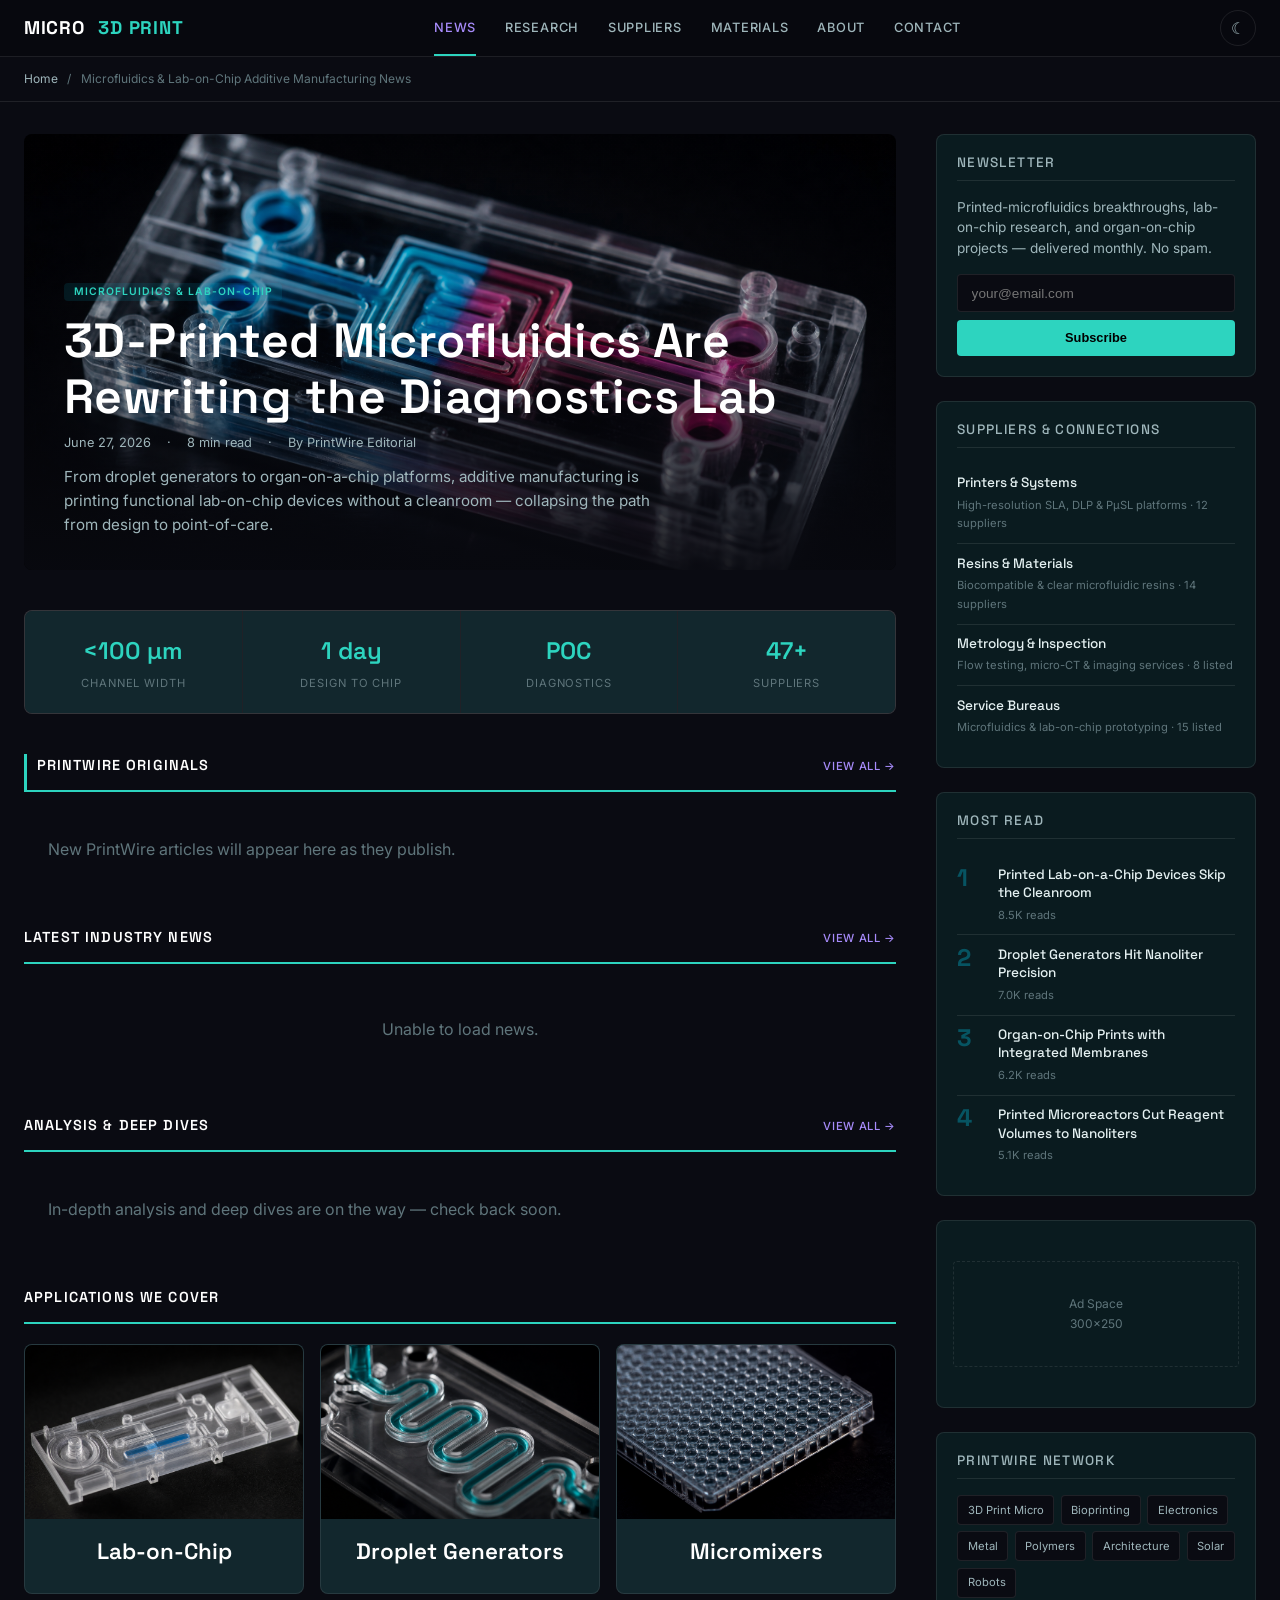
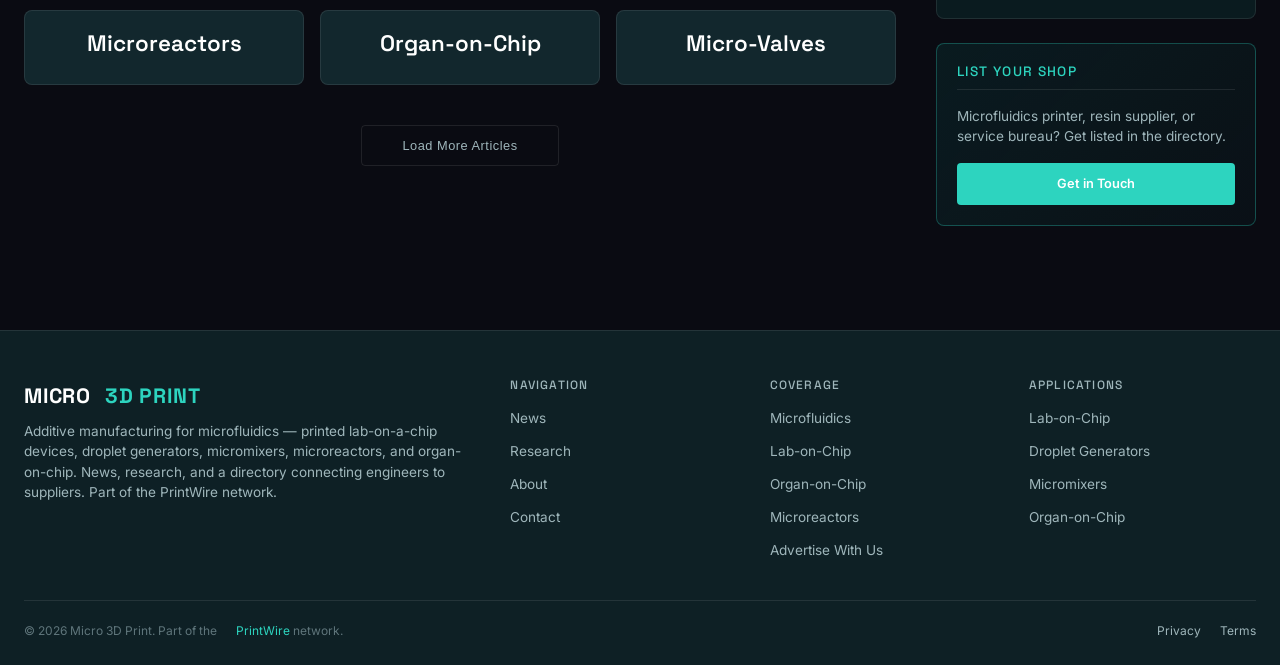
==== commit d2401a44: "Wire up Analysis and Deep Dives section from network.json feed" ====
--- a/static/index.html
+++ b/static/index.html
@@ -83,36 +83,10 @@
 
     <div class="ed-section-label">
       Analysis &amp; Deep Dives
-      <a href="#">View All &rarr;</a>
-    </div>
-    <div class="ed-list">
-      <article class="ed-list-item">
-        <img src="images/l02_micro_channels.png" alt="Printed lab-on-a-chip">
-        <div>
-          <span class="ed-badge">Lab-on-Chip</span>
-          <div class="ed-card-meta">June 25, 2026 · 9 min read</div>
-          <h3><a href="#">Printed Lab-on-a-Chip Devices Skip the Cleanroom</a></h3>
-          <p class="ed-card-excerpt">Sealed channel networks print in one pass — no photolithography, no bonding — putting custom microfluidics in reach of any lab.</p>
-        </div>
-      </article>
-      <article class="ed-list-item">
-        <img src="images/l03_droplet_gen.png" alt="Printed droplet generator">
-        <div>
-          <span class="ed-badge">Droplets</span>
-          <div class="ed-card-meta">June 21, 2026 · 7 min read</div>
-          <h3><a href="#">Printed Droplet Generators Hit Nanoliter Precision</a></h3>
-          <p class="ed-card-excerpt">T-junction and flow-focusing geometries printed to spec are producing monodisperse droplets for assays and encapsulation.</p>
-        </div>
-      </article>
-      <article class="ed-list-item">
-        <img src="images/l04_organ_chip.png" alt="Printed organ-on-a-chip">
-        <div>
-          <span class="ed-badge">Organ-on-Chip</span>
-          <div class="ed-card-meta">June 18, 2026 · 10 min read</div>
-          <h3><a href="#">Organ-on-Chip Devices Print with Integrated Membranes</a></h3>
-          <p class="ed-card-excerpt">Multi-material printing is building perfusable tissue chips — channels, wells, and membranes — as a single device.</p>
-        </div>
-      </article>
+      <a href="/articles/">View All &rarr;</a>
+    </div>
+    <div class="ed-list" id="pwDeepDives">
+      <div style="padding:1.5rem;color:var(--text-faint);">Loading analysis…</div>
     </div>
 
     <div class="ed-section-label">
@@ -331,6 +305,16 @@
     { url: 'https://3dprintingindustry.com/feed/', name: '3DPI' }
   ];
 
+    function bestImg(item){
+    var raw = '';
+    var html = item.content || item.description || '';
+    var m = html.match(/<img[^>]+src=["']([^"'>]+)["']/i);
+    if (m) raw = m[1];
+    if (!raw) raw = (item.enclosure && item.enclosure.link) || item.thumbnail || '';
+    if (!raw) return '';
+    var full = raw.replace(/-\d{2,4}x\d{2,4}(?=\.(jpg|jpeg|png|webp|gif)(\?|$))/i, '');
+    return 'https://wsrv.nl/?url=' + encodeURIComponent(full) + '&w=800&h=534&fit=cover&a=attention&output=jpg&q=82';
+  }
   var api = 'https://api.rss2json.com/v1/api.json?rss_url=';
   var rss = [];
   var localArts = [];
@@ -392,7 +376,7 @@
             rss.push({ title: item.title, link: item.link,
               desc: stripHtml(item.description).substring(0,140) + '…',
               date: item.pubDate, source: feed.name, local: false,
-              img: item.thumbnail || (item.enclosure && item.enclosure.link) || '' });
+              img: bestImg(item) });
           });
         }
       })
@@ -413,6 +397,31 @@
       : '<div style="grid-column:1/-1;text-align:center;padding:2rem;color:var(--text-faint);">Unable to load news.</div>';
   }
 })();
+
+// -- Analysis & Deep Dives: PrintWire catalog in list format --
+(function(){
+  var box = document.getElementById('pwDeepDives');
+  if (!box) return;
+  function esc(s){var d=document.createElement('div');d.appendChild(document.createTextNode(s==null?'':s));return d.innerHTML;}
+  var empty = '<div style="padding:1.5rem;color:var(--text-faint);">In-depth analysis and deep dives are on the way — check back soon.</div>';
+  fetch('network.json',{cache:'no-store'})
+    .then(function(r){ return r.ok ? r.json() : []; })
+    .then(function(items){
+      items = (items || []).slice();
+      items.sort(function(a,b){ return (b.iso||'').localeCompare(a.iso||''); });
+      if (!items.length){ box.innerHTML = empty; return; }
+      box.innerHTML = items.slice(0,8).map(function(a){
+        var img = a.img ? '<img src="'+esc(a.img)+'" alt="" loading="lazy">' : '';
+        var meta = esc(a.date||'') + (a.origin ? ' · '+esc(a.origin) : '');
+        return '<article class="ed-list-item">'+img+'<div>'+
+          '<div class="ed-card-meta">'+meta+'</div>'+
+          '<h3><a href="'+esc(a.url)+'">'+esc(a.title)+'</a></h3>'+
+          '<p class="ed-card-excerpt">'+esc(a.summary||'')+'</p>'+
+          '</div></article>';
+      }).join('');
+    })
+    .catch(function(){ box.innerHTML = empty; });
+})();
 </script>
 </body>
 </html>
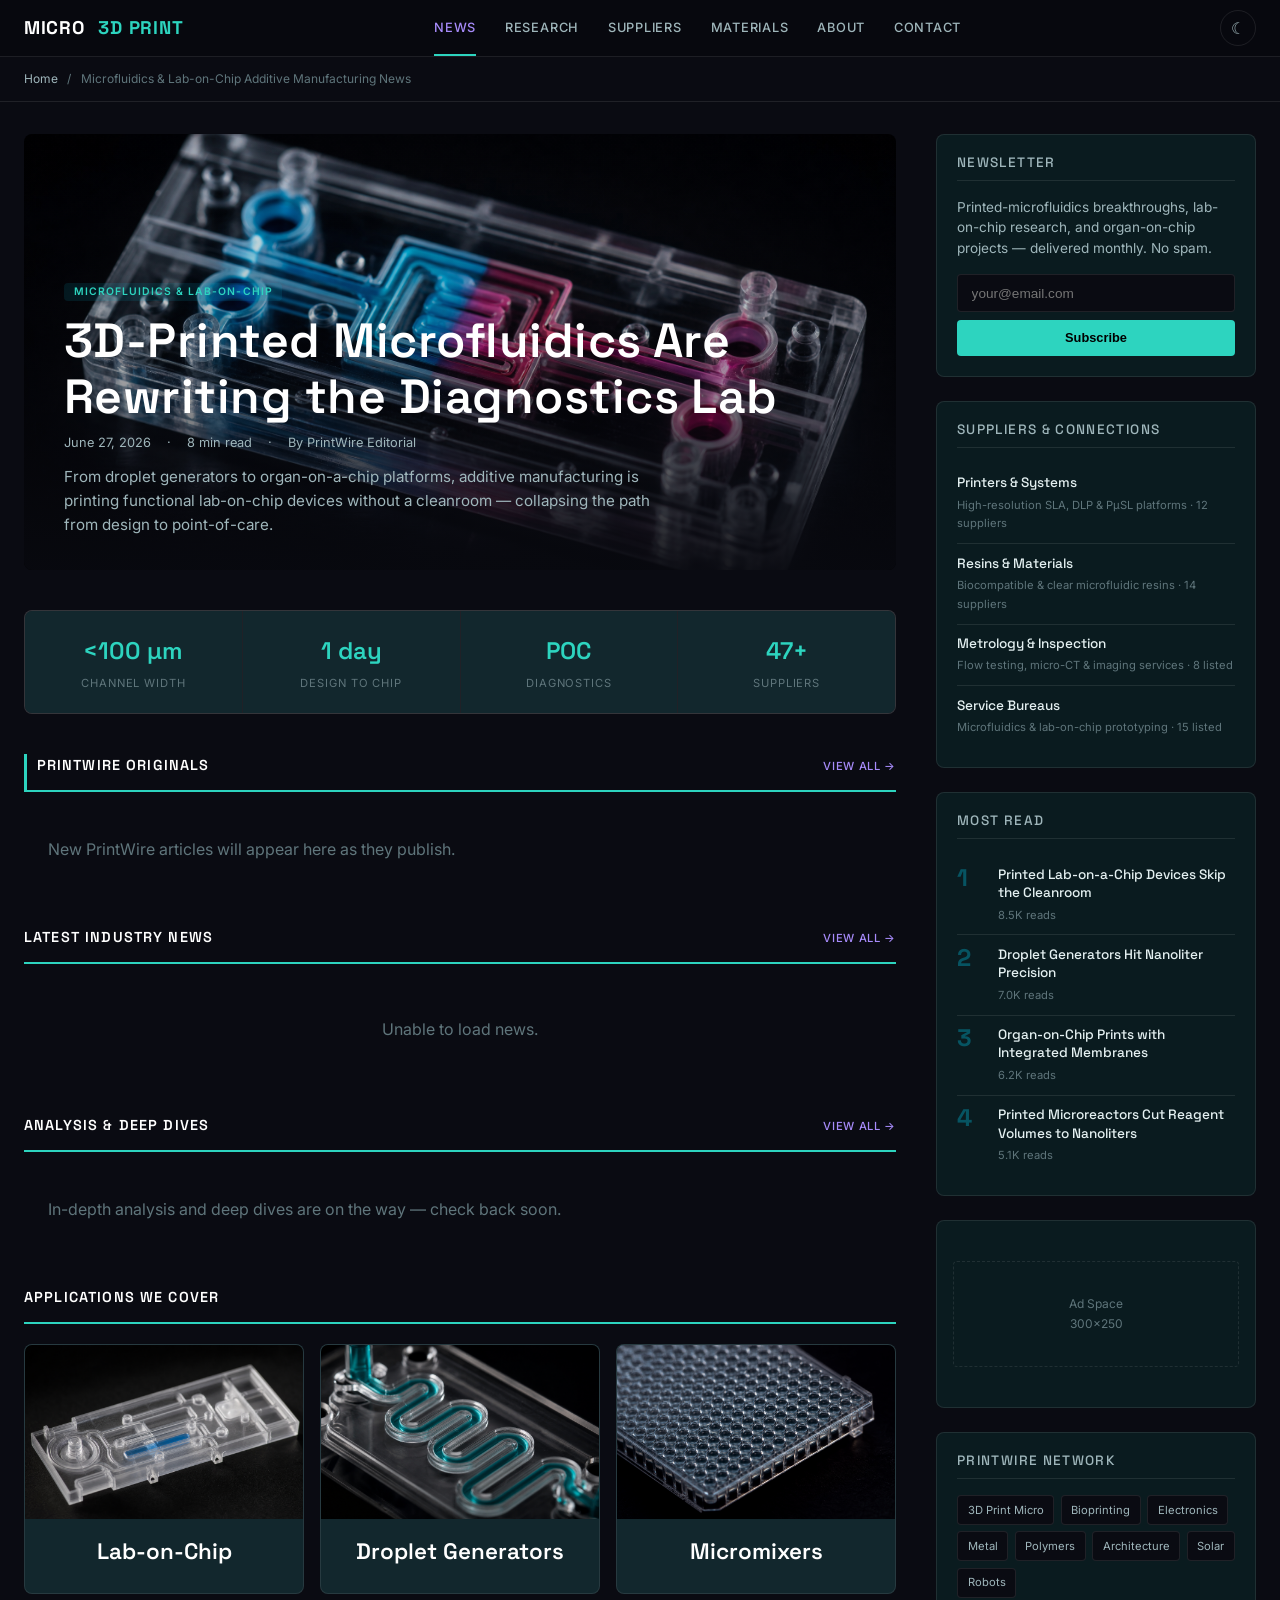
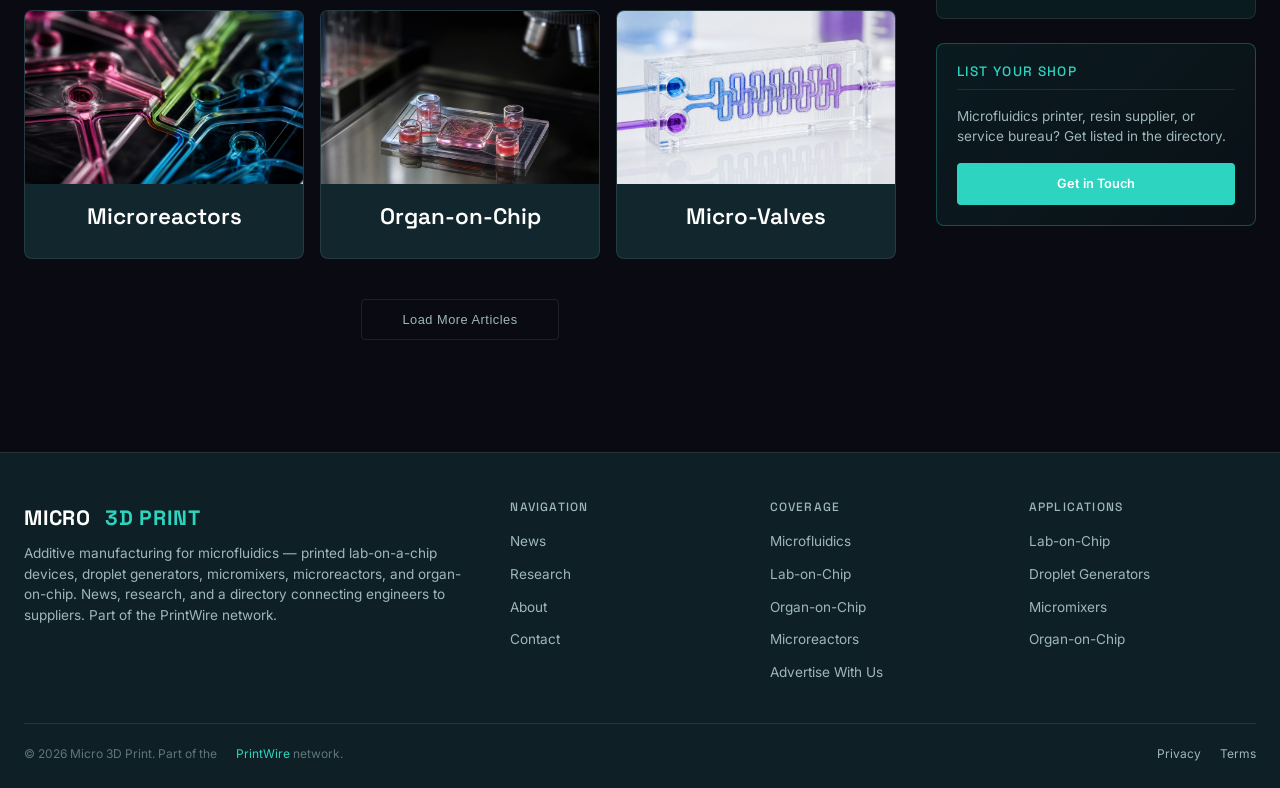
==== commit a7a9e5da: "Add missing category card images The Applications We Cover grid had cards with no <img> at all: the " ====
--- a/static/index.html
+++ b/static/index.html
@@ -106,15 +106,15 @@
         <div class="ed-card-body"><h3>Micromixers</h3></div>
       </a>
       <a href="#" class="ed-card" style="text-align:center;">
-        
+        <img class="ed-card-img" src="images/l02_micro_channels.png" alt="Microreactors">
         <div class="ed-card-body"><h3>Microreactors</h3></div>
       </a>
       <a href="#" class="ed-card" style="text-align:center;">
-        
+        <img class="ed-card-img" src="images/l04_organ_chip.png" alt="Organ-on-Chip">
         <div class="ed-card-body"><h3>Organ-on-Chip</h3></div>
       </a>
       <a href="#" class="ed-card" style="text-align:center;">
-        
+        <img class="ed-card-img" src="images/mp04_micro_mixer.png" alt="Micro-Valves">
         <div class="ed-card-body"><h3>Micro-Valves</h3></div>
       </a>
     </div>
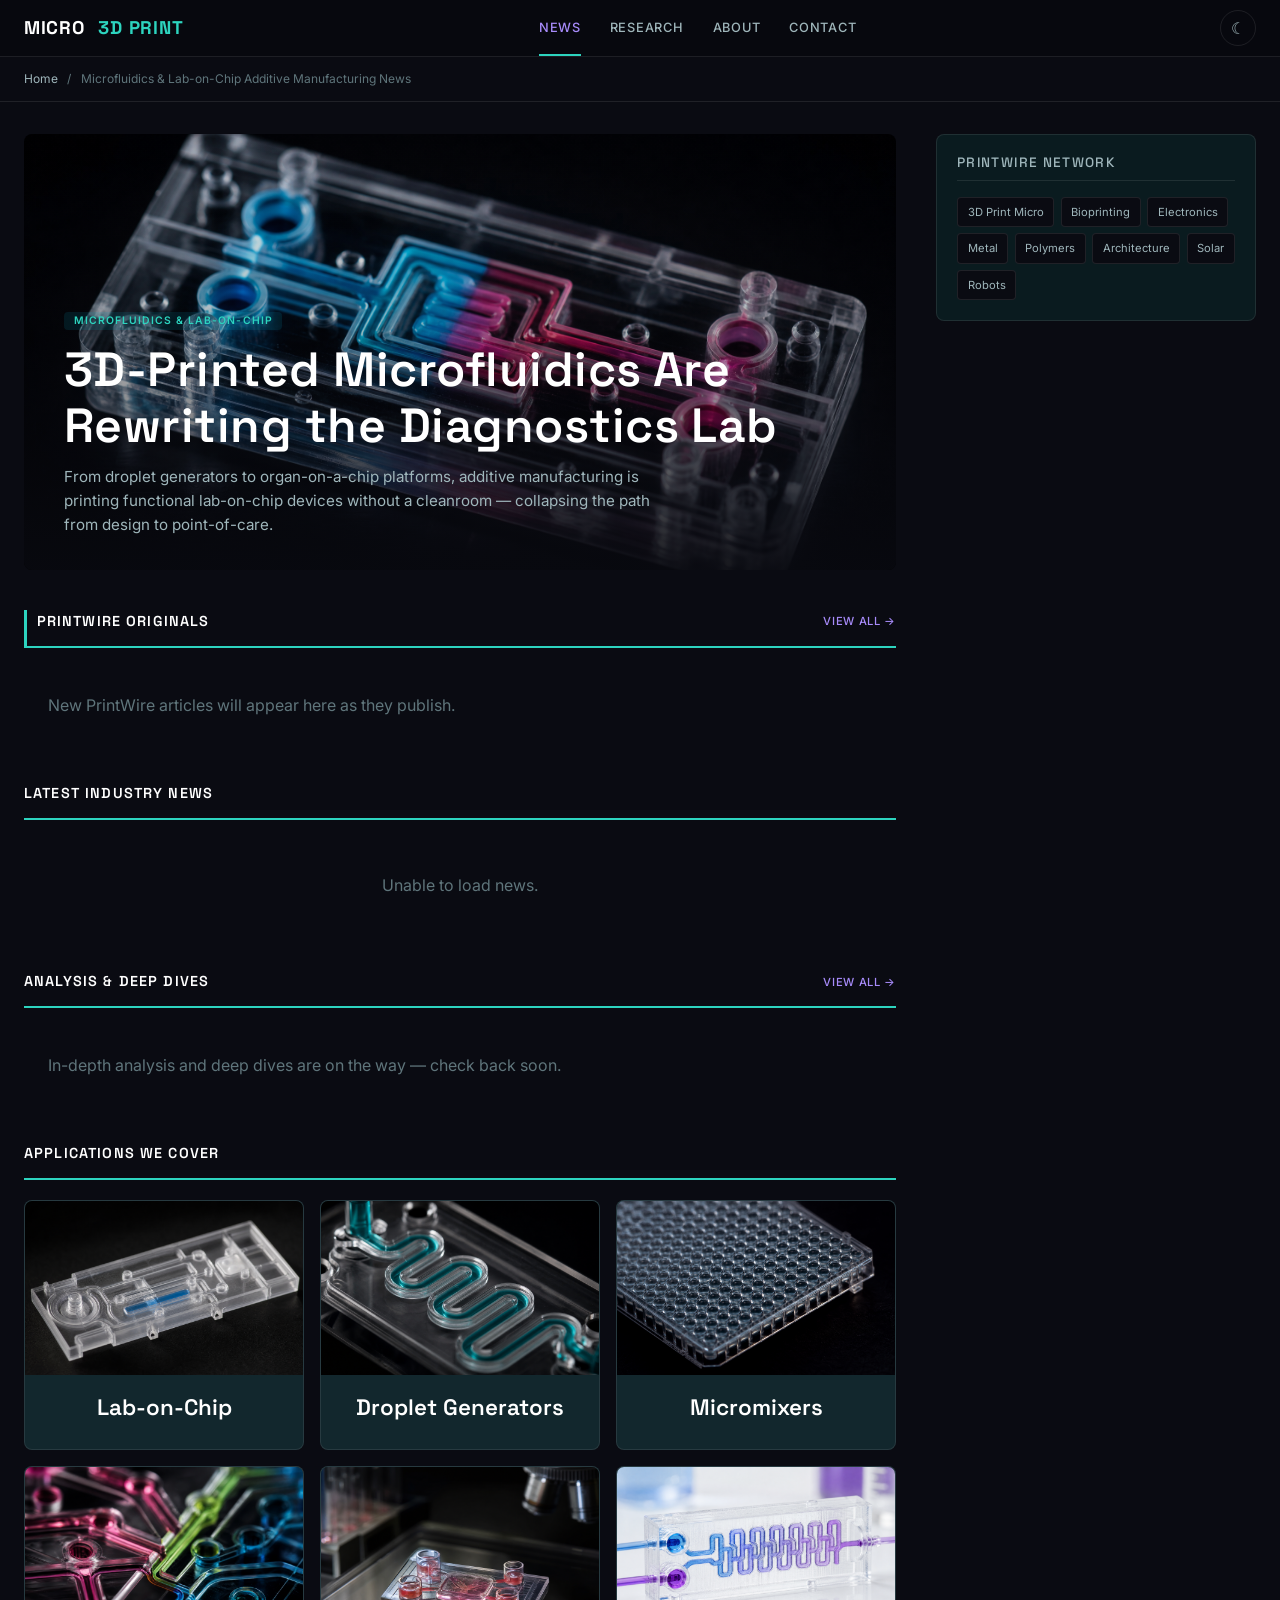
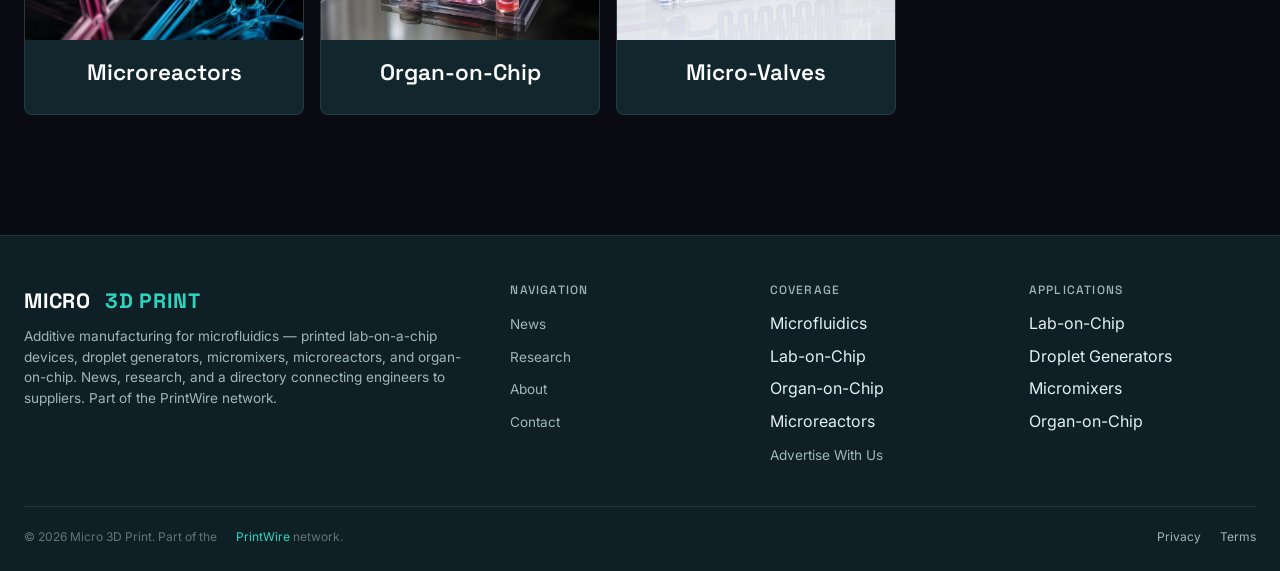
==== commit ee5b12f7: "Site fixes: remove fabricated content and false claims, add privacy and terms Fix batch of 2026-11-2" ====
--- a/static/index.html
+++ b/static/index.html
@@ -29,8 +29,6 @@
     <nav class="ed-nav">
       <a href="index.html" class="active">News</a>
       <a href="/articles/">Research</a>
-      <a href="#suppliers">Suppliers</a>
-      <a href="#suppliers">Materials</a>
       <a href="about.html">About</a>
       <a href="contact.html">Contact</a>
     </nav>
@@ -50,20 +48,11 @@
       <div class="ed-hero-overlay"></div>
       <div class="ed-hero-content">
         <span class="ed-badge">Microfluidics & Lab-on-Chip</span>
-        <h1><a href="#">3D-Printed Microfluidics Are Rewriting the Diagnostics Lab</a></h1>
-        <div class="ed-hero-meta">
-          <span>June 27, 2026</span><span>·</span><span>8 min read</span><span>·</span><span>By PrintWire Editorial</span>
-        </div>
+        <h1>3D-Printed Microfluidics Are Rewriting the Diagnostics Lab</h1>
         <p class="ed-hero-excerpt">From droplet generators to organ-on-a-chip platforms, additive manufacturing is printing functional lab-on-chip devices without a cleanroom — collapsing the path from design to point-of-care.</p>
       </div>
     </article>
 
-    <div class="ed-stats">
-      <div class="ed-stat"><div class="ed-stat-value">&lt;100 &micro;m</div><div class="ed-stat-label">Channel Width</div></div>
-      <div class="ed-stat"><div class="ed-stat-value">1 day</div><div class="ed-stat-label">Design to Chip</div></div>
-      <div class="ed-stat"><div class="ed-stat-value">POC</div><div class="ed-stat-label">Diagnostics</div></div>
-      <div class="ed-stat"><div class="ed-stat-value">47+</div><div class="ed-stat-label">Suppliers</div></div>
-    </div>
 
     <div class="ed-section-label" style="border-left:3px solid var(--accent);padding-left:0.6rem;">
       PrintWire Originals
@@ -75,7 +64,7 @@
 
     <div class="ed-section-label">
       Latest Industry News
-      <a href="#">View All &rarr;</a>
+      
     </div>
     <div class="ed-card-grid" id="newsGrid">
       <div style="grid-column: 1/-1; text-align:center; padding:2rem; color:var(--text-faint);">Loading latest news…</div>
@@ -93,117 +82,40 @@
       Applications We Cover
     </div>
     <div class="ed-card-grid" style="grid-template-columns: repeat(3, 1fr); gap: 1rem; margin-bottom: 2.5rem;">
-      <a href="#" class="ed-card" style="text-align:center;">
+      <div class="ed-card" style="text-align:center;">
         <img class="ed-card-img" src="images/l05_diag_cartridge.png" alt="Lab-on-Chip">
         <div class="ed-card-body"><h3>Lab-on-Chip</h3></div>
-      </a>
-      <a href="#" class="ed-card" style="text-align:center;">
+      </div>
+      <div class="ed-card" style="text-align:center;">
         <img class="ed-card-img" src="images/l06_micro_mixer.png" alt="Droplet Generators">
         <div class="ed-card-body"><h3>Droplet Generators</h3></div>
-      </a>
-      <a href="#" class="ed-card" style="text-align:center;">
+      </div>
+      <div class="ed-card" style="text-align:center;">
         <img class="ed-card-img" src="images/l07_biochip_macro.png" alt="Micromixers">
         <div class="ed-card-body"><h3>Micromixers</h3></div>
-      </a>
-      <a href="#" class="ed-card" style="text-align:center;">
+      </div>
+      <div class="ed-card" style="text-align:center;">
         <img class="ed-card-img" src="images/l02_micro_channels.png" alt="Microreactors">
         <div class="ed-card-body"><h3>Microreactors</h3></div>
-      </a>
-      <a href="#" class="ed-card" style="text-align:center;">
+      </div>
+      <div class="ed-card" style="text-align:center;">
         <img class="ed-card-img" src="images/l04_organ_chip.png" alt="Organ-on-Chip">
         <div class="ed-card-body"><h3>Organ-on-Chip</h3></div>
-      </a>
-      <a href="#" class="ed-card" style="text-align:center;">
+      </div>
+      <div class="ed-card" style="text-align:center;">
         <img class="ed-card-img" src="images/mp04_micro_mixer.png" alt="Micro-Valves">
         <div class="ed-card-body"><h3>Micro-Valves</h3></div>
-      </a>
-    </div>
-
-    <div class="ed-load-more">
-      <button>Load More Articles</button>
-    </div>
+      </div>
+    </div>
+
 
   </div>
 
   <aside class="ed-sidebar">
 
-    <div class="ed-sidebar-block ed-newsletter">
-      <h4>Newsletter</h4>
-      <p>Printed-microfluidics breakthroughs, lab-on-chip research, and organ-on-chip projects — delivered monthly. No spam.</p>
-      <form action="https://api.web3forms.com/submit" method="POST" onsubmit="this.querySelector('button').textContent='Subscribed!';this.querySelector('button').disabled=true;">
-        <input type="hidden" name="access_key" value="6f33053b-6d08-414b-9615-665f88c98da8">
-        <input type="hidden" name="subject" value="Newsletter Signup — micro3dprint.com">
-        <input type="hidden" name="from_name" value="Newsletter Signup">
-        <input type="email" name="email" placeholder="your@email.com" required>
-        <button type="submit">Subscribe</button>
-      </form>
-    </div>
-
-    <div class="ed-sidebar-block" id="suppliers">
-      <h4>Suppliers &amp; Connections</h4>
-      <div class="ed-popular-item">
-        <div>
-          <h3><a href="#">Printers &amp; Systems</a></h3>
-          <div class="ed-popular-meta">High-resolution SLA, DLP &amp; P&micro;SL platforms · 12 suppliers</div>
-        </div>
-      </div>
-      <div class="ed-popular-item">
-        <div>
-          <h3><a href="#">Resins &amp; Materials</a></h3>
-          <div class="ed-popular-meta">Biocompatible &amp; clear microfluidic resins · 14 suppliers</div>
-        </div>
-      </div>
-      <div class="ed-popular-item">
-        <div>
-          <h3><a href="#">Metrology &amp; Inspection</a></h3>
-          <div class="ed-popular-meta">Flow testing, micro-CT &amp; imaging services · 8 listed</div>
-        </div>
-      </div>
-      <div class="ed-popular-item">
-        <div>
-          <h3><a href="#">Service Bureaus</a></h3>
-          <div class="ed-popular-meta">Microfluidics &amp; lab-on-chip prototyping · 15 listed</div>
-        </div>
-      </div>
-    </div>
-
-    <div class="ed-sidebar-block">
-      <h4>Most Read</h4>
-      <div class="ed-popular-item">
-        <span class="ed-popular-num">1</span>
-        <div>
-          <h3><a href="#">Printed Lab-on-a-Chip Devices Skip the Cleanroom</a></h3>
-          <div class="ed-popular-meta">8.5K reads</div>
-        </div>
-      </div>
-      <div class="ed-popular-item">
-        <span class="ed-popular-num">2</span>
-        <div>
-          <h3><a href="#">Droplet Generators Hit Nanoliter Precision</a></h3>
-          <div class="ed-popular-meta">7.0K reads</div>
-        </div>
-      </div>
-      <div class="ed-popular-item">
-        <span class="ed-popular-num">3</span>
-        <div>
-          <h3><a href="#">Organ-on-Chip Prints with Integrated Membranes</a></h3>
-          <div class="ed-popular-meta">6.2K reads</div>
-        </div>
-      </div>
-      <div class="ed-popular-item">
-        <span class="ed-popular-num">4</span>
-        <div>
-          <h3><a href="#">Printed Microreactors Cut Reagent Volumes to Nanoliters</a></h3>
-          <div class="ed-popular-meta">5.1K reads</div>
-        </div>
-      </div>
-    </div>
-
-    <div class="ed-sidebar-block" style="text-align:center; color: var(--text-faint); font-size: 0.75rem; padding: 2.5rem 1rem;">
-      <div style="border: 1px dashed var(--border); border-radius: 4px; padding: 2rem 1rem;">
-        Ad Space<br>300×250
-      </div>
-    </div>
+
+
+
 
     <div class="ed-sidebar-block">
       <h4>PrintWire Network</h4>
@@ -219,11 +131,6 @@
       </div>
     </div>
 
-    <div class="ed-sidebar-block" style="background: linear-gradient(135deg, rgba(13,148,136,0.12), rgba(13,148,136,0.04)); border-color: var(--border-accent);">
-      <h4 style="color: var(--accent);">List Your Shop</h4>
-      <p style="font-size: 0.85rem; color: var(--text-dim); margin-bottom: 1rem; line-height: 1.5;">Microfluidics printer, resin supplier, or service bureau? Get listed in the directory.</p>
-      <a href="contact.html" style="display:block;text-align:center;padding:0.65rem;background:var(--accent);border-radius:4px;color:#fff;font-weight:600;font-size:0.8rem;transition:background 0.25s;" onmouseover="this.style.background='var(--accent-dark)'" onmouseout="this.style.background='var(--accent)'">Get in Touch</a>
-    </div>
 
   </aside>
 </div>
@@ -246,28 +153,28 @@
     <div>
       <h4>Coverage</h4>
       <ul>
-        <li><a href="#">Microfluidics</a></li>
-        <li><a href="#">Lab-on-Chip</a></li>
-        <li><a href="#">Organ-on-Chip</a></li>
-        <li><a href="#">Microreactors</a></li>
+        <li>Microfluidics</li>
+        <li>Lab-on-Chip</li>
+        <li>Organ-on-Chip</li>
+        <li>Microreactors</li>
         <li><a href="advertise.html">Advertise With Us</a></li>
       </ul>
     </div>
     <div>
       <h4>Applications</h4>
       <ul>
-        <li><a href="#">Lab-on-Chip</a></li>
-        <li><a href="#">Droplet Generators</a></li>
-        <li><a href="#">Micromixers</a></li>
-        <li><a href="#">Organ-on-Chip</a></li>
+        <li>Lab-on-Chip</li>
+        <li>Droplet Generators</li>
+        <li>Micromixers</li>
+        <li>Organ-on-Chip</li>
       </ul>
     </div>
   </div>
   <div class="ed-footer-bottom">
     <span>&copy; 2026 Micro 3D Print. Part of the <a href="https://3dprint.space" style="color:var(--accent);">PrintWire</a> network.</span>
     <span>
-      <a href="#">Privacy</a>
-      <a href="#">Terms</a>
+      <a href="/privacy.html">Privacy</a>
+      <a href="/terms.html">Terms</a>
     </span>
   </div>
 </footer>
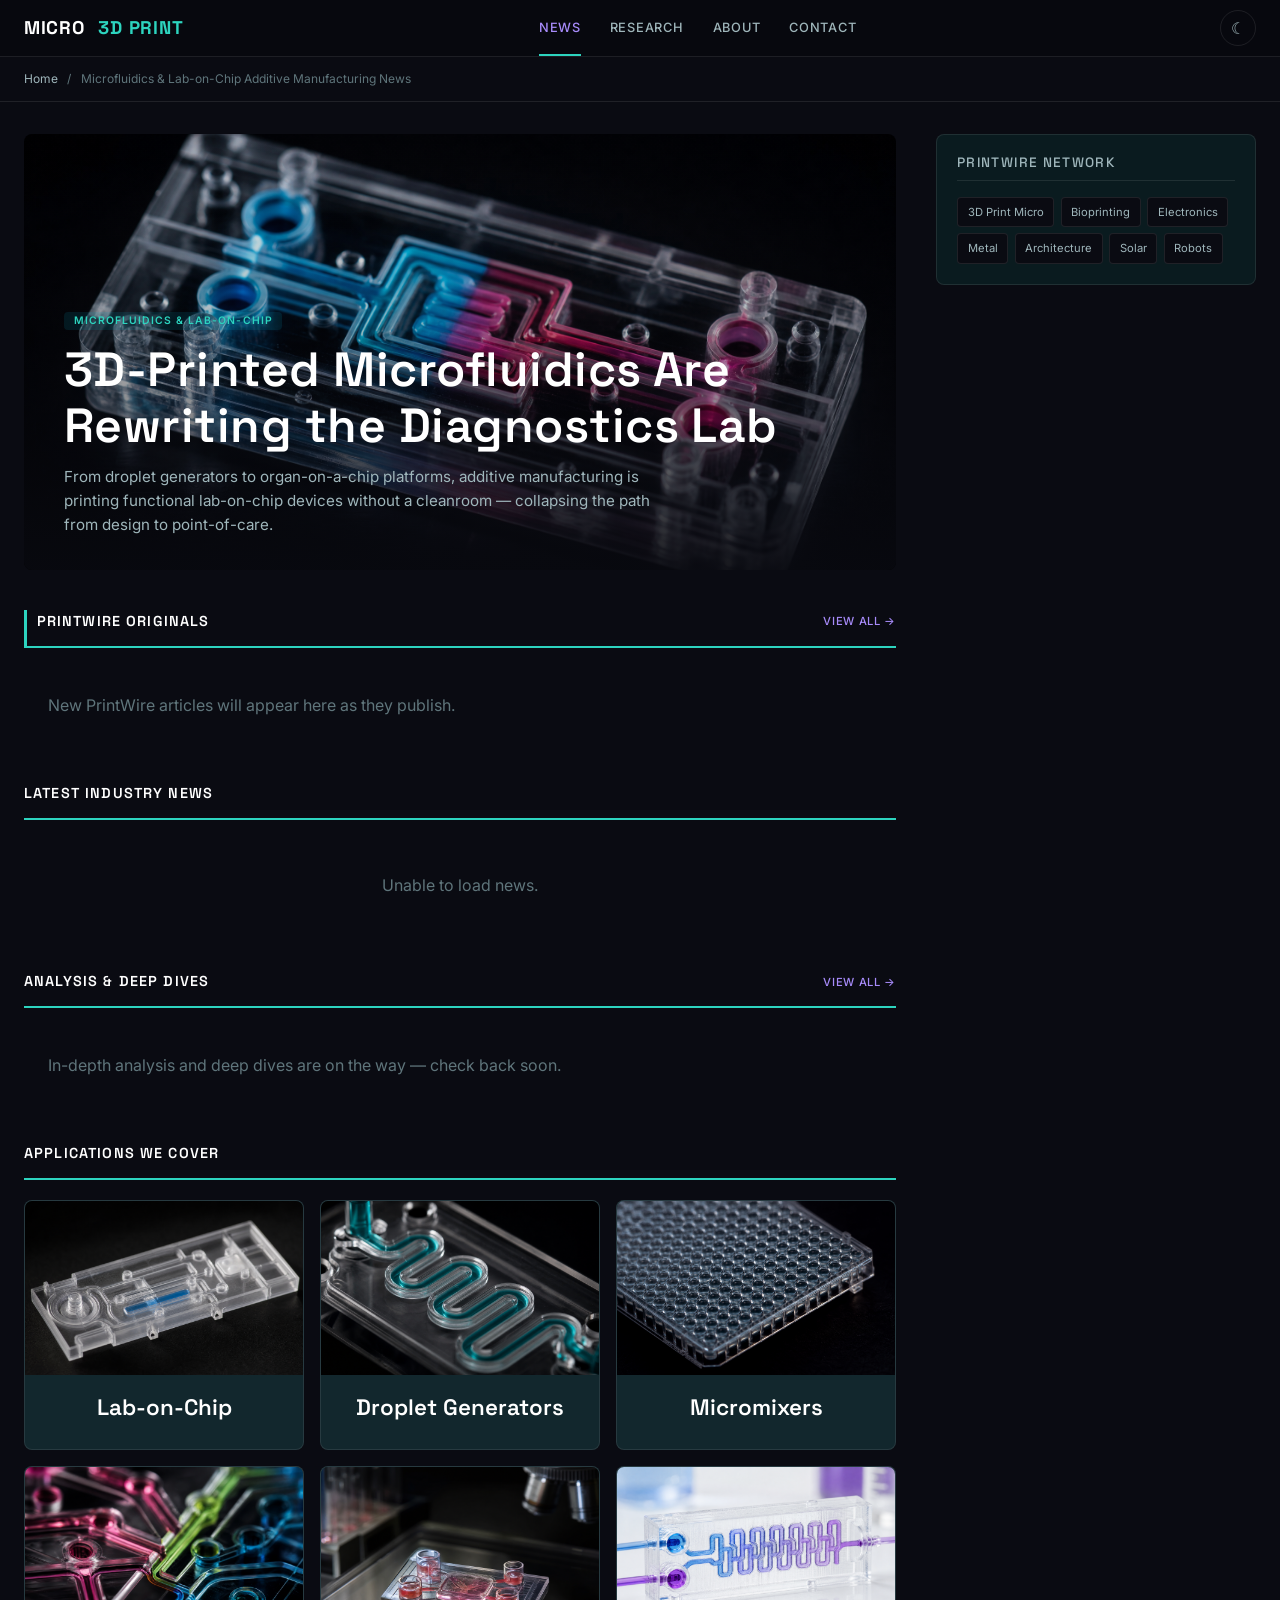
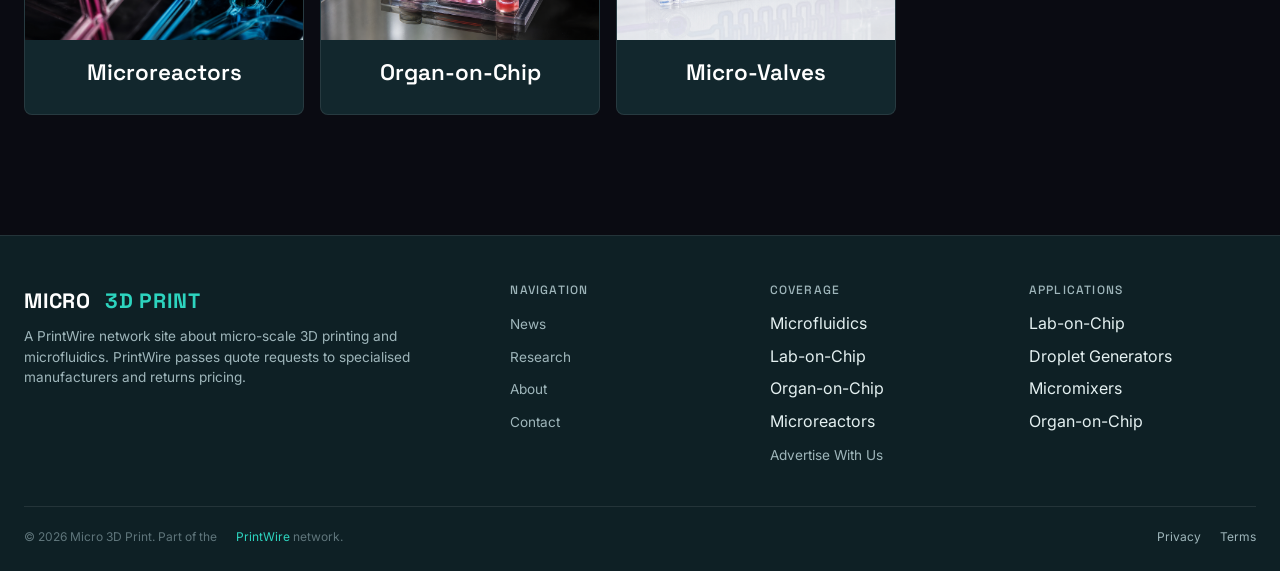
==== commit c64317a8: "Site fixes round 2: honest head tags and footers, own name and niche, quote form Round 2 of 2026-11-" ====
--- a/static/index.html
+++ b/static/index.html
@@ -3,16 +3,16 @@
 <head>
   <meta charset="UTF-8">
   <meta name="viewport" content="width=device-width, initial-scale=1.0">
-  <meta name="description" content="Micro 3D Print: additive manufacturing for microfluidics — printed lab-on-a-chip devices, microreactors, micromixers, and organ-on-chip. News, research, and a supplier directory.">
-  <title>Micro 3D Print — Microfluidics &amp; Lab-on-Chip Additive Manufacturing News &amp; Suppliers</title>
+  <meta name="description" content="Micro 3D Print is a PrintWire network site about micro-scale 3D printing and microfluidics. PrintWire passes quote requests to specialised manufacturers and returns pricing. PrintWire does not manufacture parts itself.">
+  <title>Micro 3D Print | Micro-scale 3D printing and microfluidics</title>
   <link rel="preconnect" href="https://fonts.googleapis.com">
   <link rel="preconnect" href="https://fonts.gstatic.com" crossorigin>
   <link href="https://fonts.googleapis.com/css2?family=Space+Grotesk:wght@500;600;700&family=Inter:wght@400;500;600&display=swap" rel="stylesheet">
   <link rel="stylesheet" href="css/editorial.css">
   <link rel="icon" type="image/svg+xml" href="/favicon.svg">
   <meta property="og:type" content="website">
-  <meta property="og:title" content="Micro 3D Print — Microfluidics &amp; Lab-on-Chip Additive Manufacturing News &amp; Suppliers">
-  <meta property="og:description" content="Micro 3D Print: additive manufacturing for microfluidics — printed lab-on-a-chip devices, microreactors, micromixers, and organ-on-chip. News, research, and a supplier directory.">
+  <meta property="og:title" content="Micro 3D Print | Micro-scale 3D printing and microfluidics">
+  <meta property="og:description" content="Micro 3D Print is a PrintWire network site about micro-scale 3D printing and microfluidics. PrintWire passes quote requests to specialised manufacturers and returns pricing. PrintWire does not manufacture parts itself.">
   <meta property="og:image" content="https://micro3dprint.com/images/l01_hero_labonchip.png">
   <meta property="og:url" content="https://micro3dprint.com/">
   <meta name="twitter:card" content="summary_large_image">
@@ -124,7 +124,6 @@
         <a href="https://3dprinttissue.com">Bioprinting</a>
         <a href="https://3dprintcircuitry.com">Electronics</a>
         <a href="https://dmls3d.com">Metal</a>
-        <a href="https://3dprintpolymer.com">Polymers</a>
         <a href="https://3dprintarchitecture.com">Architecture</a>
         <a href="https://3dprintsolar.com">Solar</a>
         <a href="https://3dprintrobots.com">Robots</a>
@@ -139,7 +138,7 @@
   <div class="ed-footer-inner">
     <div class="ed-footer-brand">
       <div class="ed-logo" style="font-size:1.3rem; margin-bottom: 0.5rem;">MICRO&nbsp;<span class="ed-logo-accent">3D&nbsp;PRINT</span></div>
-      <p>Additive manufacturing for microfluidics — printed lab-on-a-chip devices, droplet generators, micromixers, microreactors, and organ-on-chip. News, research, and a directory connecting engineers to suppliers. Part of the PrintWire network.</p>
+      <p>A PrintWire network site about micro-scale 3D printing and microfluidics. PrintWire passes quote requests to specialised manufacturers and returns pricing.</p>
     </div>
     <div>
       <h4>Navigation</h4>
